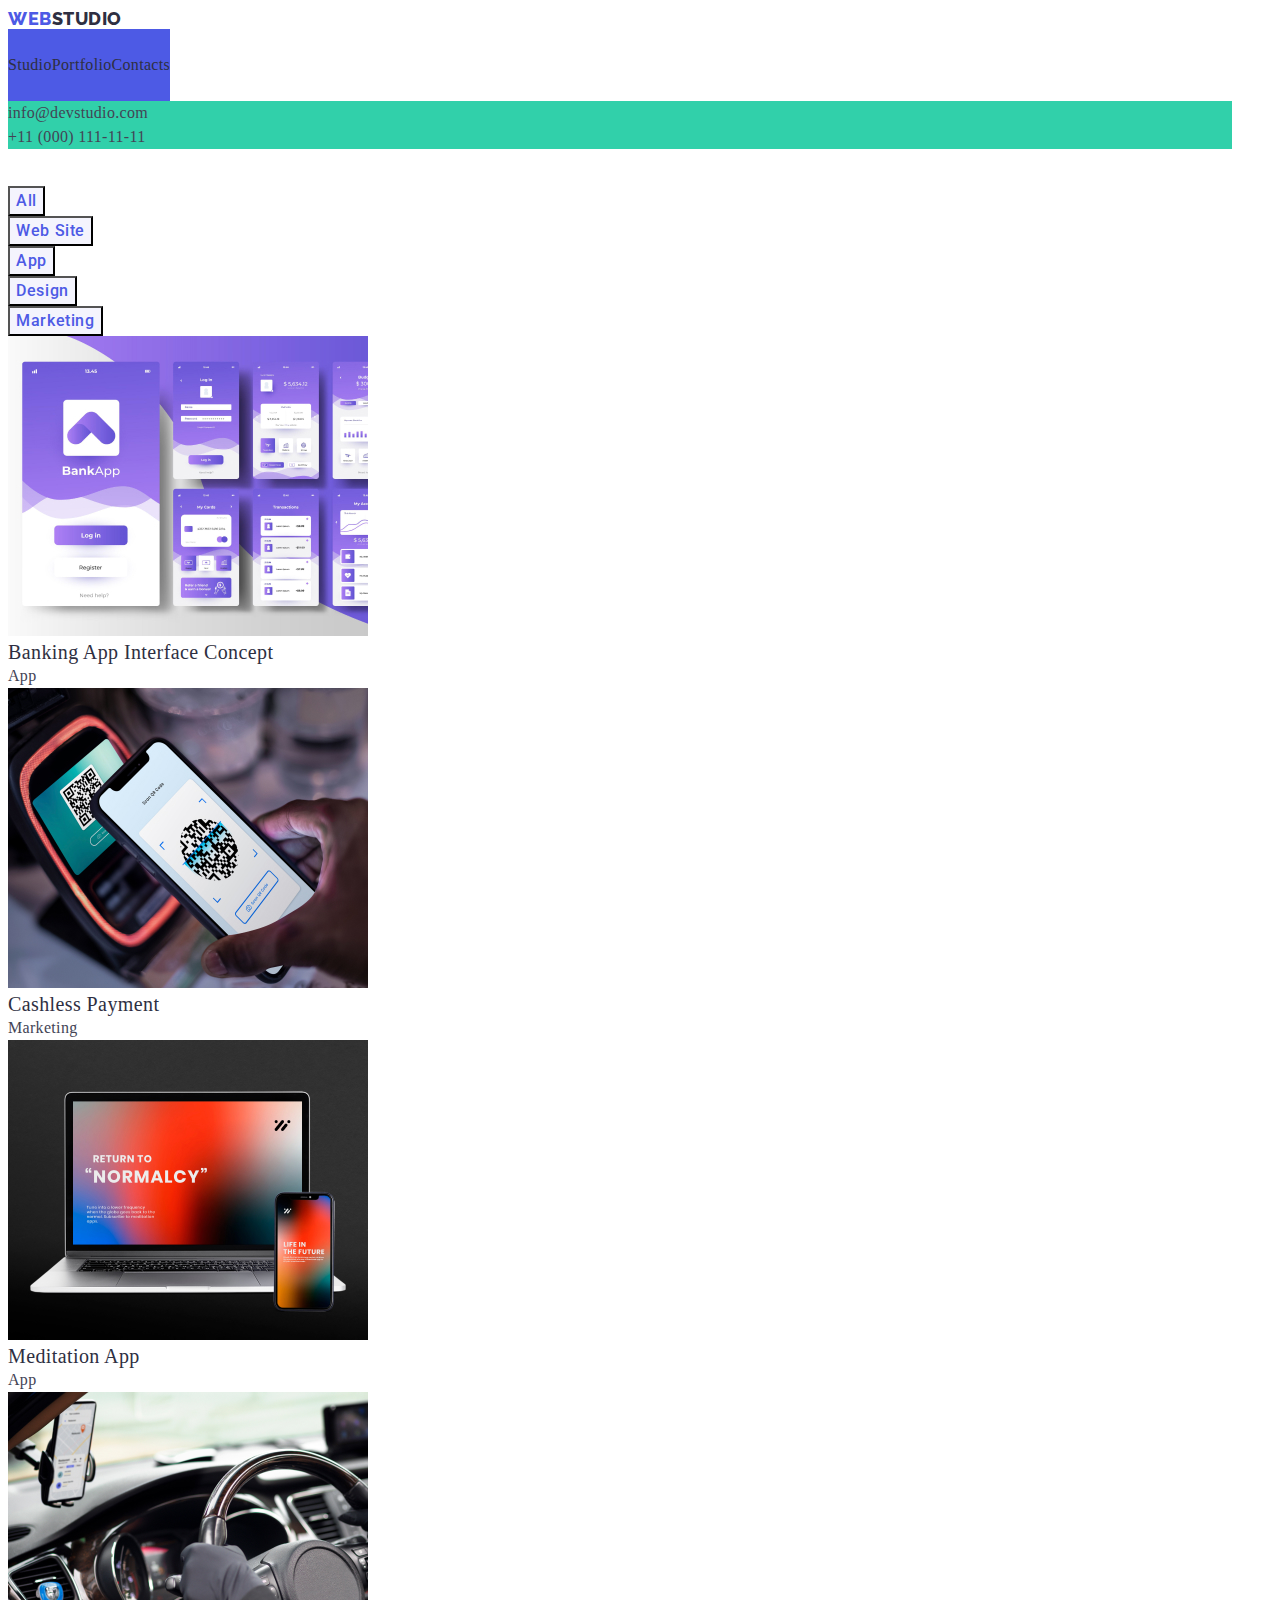
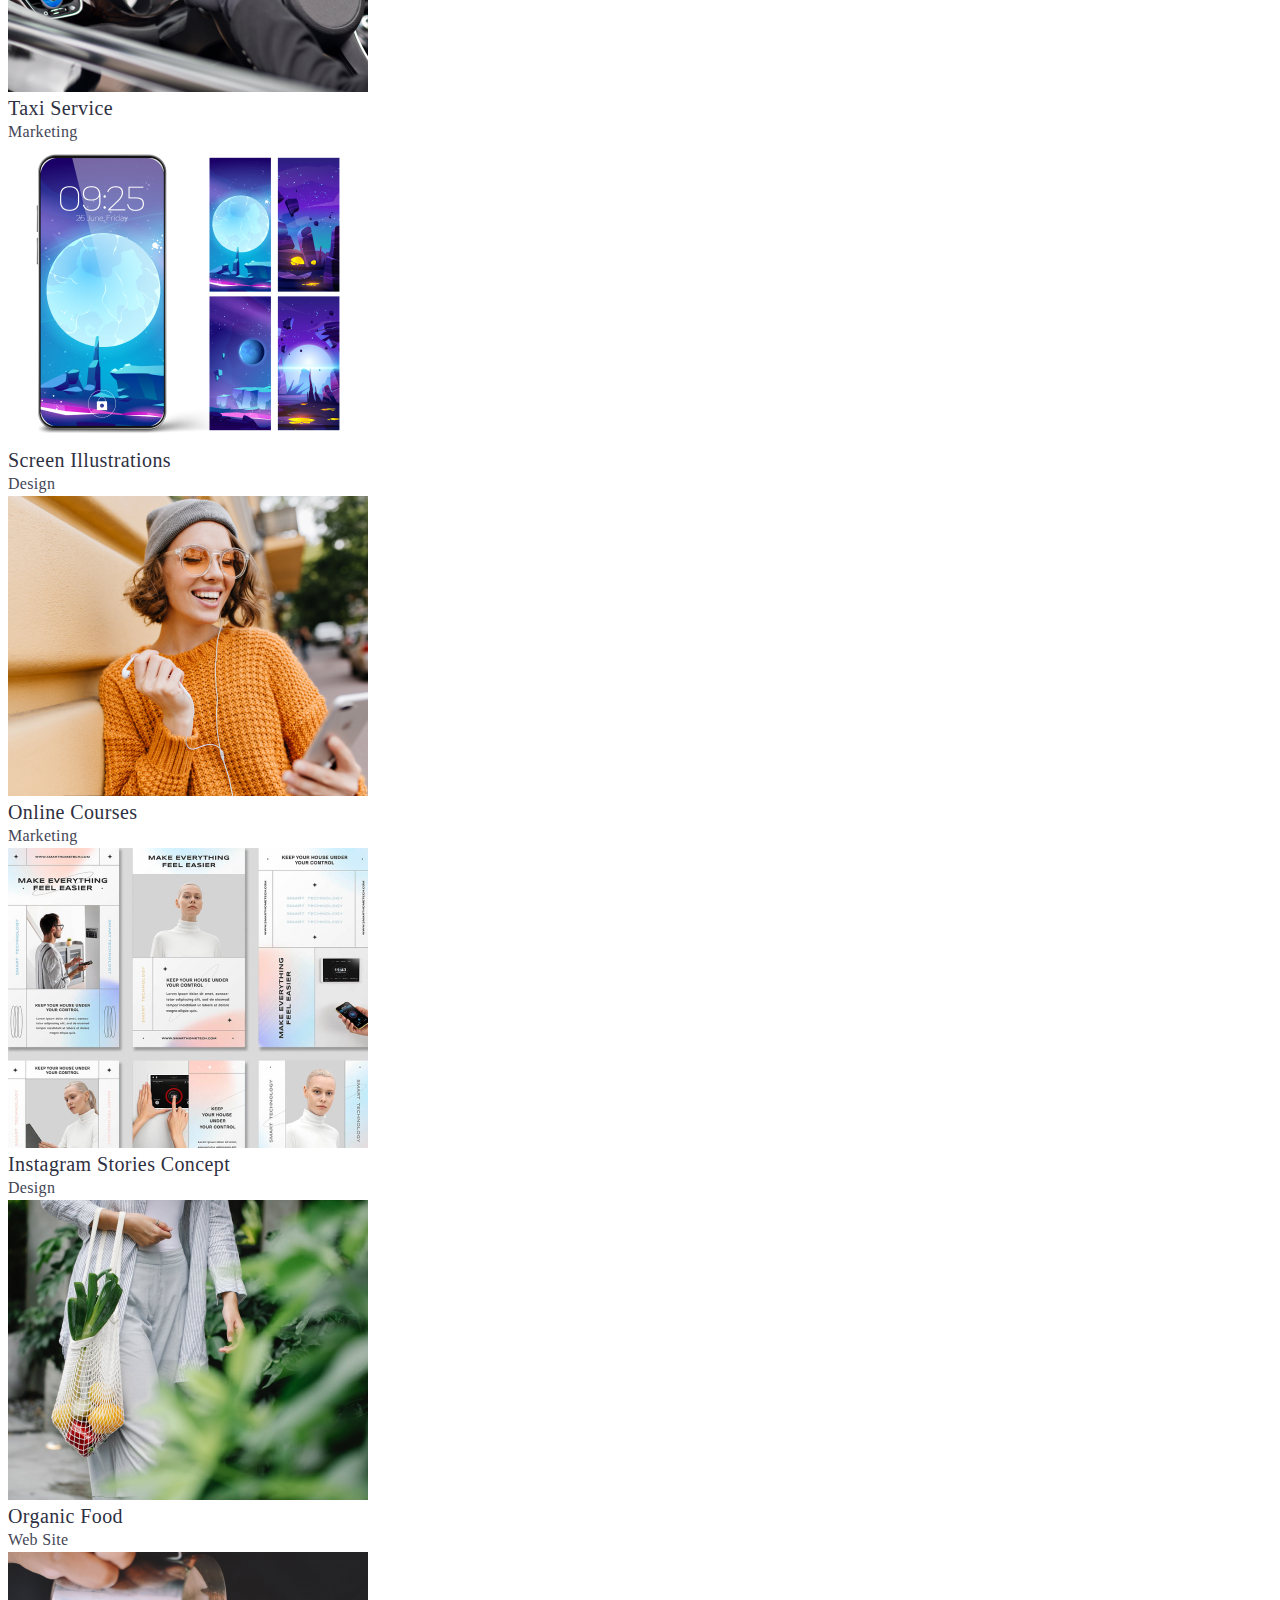
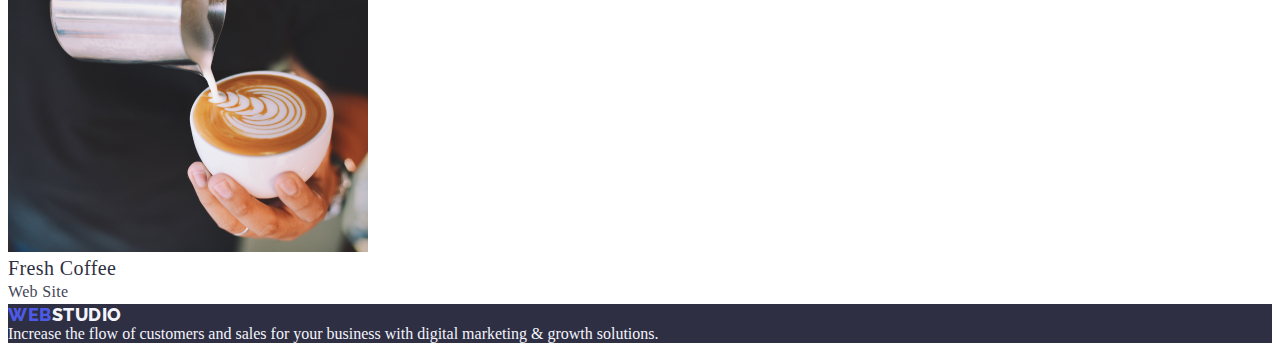
==== portfolio.html @ 241fd080 "add" ====
<!DOCTYPE html>
<html lang="en">
<head>
    <meta charset="UTF-8">
    <meta http-equiv="X-UA-Compatible" content="IE=edge">
    <meta name="viewport" content="width=device-width, initial-scale=1.0">
    <title>Document</title>
    <link rel="preconnect" href="https://fonts.googleapis.com">
    <link rel="preconnect" href="https://fonts.gstatic.com" crossorigin>
    <link href="https://fonts.googleapis.com/css2?family=Raleway:wght@800&family=Roboto:wght@400;500;700;900&display=swap" rel="stylesheet">
    <link rel="stylesheet" href="css/styles.css">
</head>
<body>
    <!-- Неader section -->
    <div>
        <header>
            <nav>   
                <!-- Logo -->
                <a class="logo link" href="./index.html">Web<span class="logo-item">Studio</span></a>
                <!-- Nav -->
                <ul class="header-nav link list">
                    <li>
                        <a class="header-nav-link link" href="./index.html">Studio</a>
                    </li>
                    <li>
                        <a class="header-nav-link link" href="./portfolio.html">Portfolio</a>
                    </li>
                    <li>
                        <a class="header-nav-link link" href="">Contacts</a>
                    </li>
                </ul>
            </nav>
            <address class="contacts">
                <ul class="header-contacts link list">
                    <li><a class="header-link link" href="mailto:info@devstudio.com">info@devstudio.com</a></li>
                    <li><a class="header-link link" href="tel:+110001111111">+11 (000) 111-11-11</a></li>
                </ul>
             </address>
        </header>
    </div>
    <!-- Main section -->
    <main>
    <section>
        <h1  class="main-subject">Main section</h1>
        <ul class="main-item list">
            <li><button class="main-button" type="button">All</button></li>
            <li><button class="main-button" type="button">Web Site</button></li>
            <li><button class="main-button" type="button">App</button></li>
            <li><button class="main-button" type="button">Design</button></li>
            <li><button class="main-button" type="button">Marketing</button></li>
        </ul>
        <ul class="link list">
            <li>
                <a class="main-link link" href=""><img src="./images/img11.jpg" alt="Banking App Interface Concept" width="360" height="300">
                    <h2 class="main-title">Banking App Interface Concept</h2>
                    <p class="main-text">App</p>
                </a>
            </li>
            <li>
                <a class="main-link link" href=""><img src="./images/img12.jpg" alt="Cashless Payment" width="360" height="300">
                    <h2 class="main-title">Cashless Payment</h2>
                    <p class="main-text">Marketing</p>
                </a>
            </li>
            <li>
                <a class="main-link link" href=""><img src="./images/img13.jpg" alt="Meditation App" width="360" height="300">
                    <h2 class="main-title">Meditation App</h2>
                    <p class="main-text">App</p>
                </a>
            </li>
            <li>
                <a class="main-link link" href=""><img src="./images/img14.jpg" alt="Taxi Service" width="360" height="300">
                    <h2 class="main-title">Taxi Service</h2>
                    <p class="main-text">Marketing</p>
                </a>
            </li>
            <li>
                <a class="main-link link" href=""> <img src="./images/img15.jpg" alt="Screen Illustrations" width="360" height="300">
                    <h2 class="main-title">Screen Illustrations</h2>
                    <p class="main-text">Design</p>
                </a>
            </li>
            <li>
                <a class="main-link link" href=""> <img src="./images/img16.jpg" alt="Online Courses" width="360" height="300">
                    <h2 class="main-title">Online Courses</h2>
                    <p class="main-text">Marketing</p>
                </a>
            </li>
            <li>
                <a class="main-link link" href=""><img src="./images/img17.jpg" alt="Instagram Stories Concept" width="360" height="300">
                    <h2 class="main-title">Instagram Stories Concept</h2>
                    <p class="main-text">Design</p>
                </a>
            </li>
            <li>
                <a class="main-link link" href="">   <img src="./images/img18.jpg" alt="Organic Food" width="360" height="300">
                    <h2 class="main-title">Organic Food</h2>
                    <p class="main-text">Web Site</p>
                </a>
            </li>
            <li>
                <a class="main-link link" href=""><img src="./images/img19.jpg" alt="Fresh Coffee" width="360" height="300">
                    <h2 class="main-title">Fresh Coffee</h2>
                    <p class="main-text">Web Site</p>
                </a>
            </li>
        </ul>
    </section>
        
    </main>
    <!-- Footer -->
    <footer class="footer-section list">
        <a class="logo link" href="./index.html">Web<span class="footer-logo">Studio</span></a>
        <p class="footer-text">Increase the flow of customers and sales for your business with digital marketing &#38; growth solutions.</p>
    </footer>
</body>
</html>
---- css/styles.css ----
/* Root */
	:root { 
	--iris: #4d5ae5;
	--ocean: #404bbf;
	--navy-blue: #2e2f42;
	--green: #31d0aa;
	--slate: #434455;
	--light-slate: #8e8f99;
	--cornflower: #e7e9fc;
	--cloud: #f4f4fd;
	--navy-blue-modal: #2e2f42;
	--grey: #2e2f42;
	--white: #ffffff;
	--dairy: #fcfcfc;
}

{box-sizing: border-box;}
*::before
*::after



/* Body */
body {
background-color: var(--white);
font-family: 'Roboto', sans-serif;
color:var(--slate);
}

/* Reset */
.list {
list-style: none;

}

.link {
text-decoration: none;
}

h1,h2,h3,h4,h5,h6,p{
	margin: 0px;
	padding: 0px;
}
ul{
margin: 0px;
padding: 0px;
}

/* img */

.container {
	width: 1158px;
	outline: 2px solid black;
    margin: 0 auto;
}
.container .main-nav{
	display: flex;
}

/* Header */


.logo {
font-family: 'Raleway',sans-serif;
font-weight: 800;
font-size: 18px;
line-height: 1.17;
letter-spacing: 0.03em;
text-transform: uppercase;
color: var(--iris);
font-style: normal;
}

.logo-item {
font-family: 'Raleway',sans-serif;
font-weight: 800;
font-size: 18px;
line-height: 1.17;
letter-spacing: 0.03em;
text-transform: uppercase;
color: var(--navy-blue);
}


/* Nav */

.contacts{
font-style: normal;
}   


.header-nav{
display: flex;
}

.header-nav-link {
display: block;
font-weight: 500;
font-size: 16px;
line-height: 1.5;
letter-spacing: 0.02em;
color: var(--navy-blue);
padding-top: 24px;
padding-bottom: 24px;
background-color: #4d5ae5;
}

.header-nav-item{
outline: 4px solid red;
margin-left: 40px;
}

.header-nav-item:not(:last-child){
margin: 0 auto;
} 


.header-nav-link:hover,
.header-nav-link:focus {
color: var(--ocean);
}

.header-nav-link:active {
color: var(--ocean);
}
   


/* Contacts*/
.contacts-link{
	display: flex;
}
.header-link {
display: block;
font-weight: 400;
font-size: 16px;
line-height: 1.5;
letter-spacing: 0.02em;
color: var(--slate); 
text-decoration: none;
margin-right:40px;
background-color: #31d0aa;
}

.header-link:not(:last-child){
	margin-right: ;
}


.header-link:hover,
.header-link:focus {
color: var(--ocean);
}


/* Hero section*/
.hero-section {
background-color: var(--navy-blue-modal);
}

.hero-caption {
background-color: var(--grey);
font-weight: 700;
font-size: 56px;
line-height: 1.07;
text-align: center;
letter-spacing: 0.02em;
color: var(--white);
}

.hero-title {
white-space: pre;
}


/* Booton */
.button {
font-family: "Roboto", sans-serif;
font-weight: 500;
font-size: 16px;
line-height: 1.5;
letter-spacing: 0.04em;
background-color: var(--iris);
color: var(--white);
box-shadow: 0px 4px 4px rgba(0, 0, 0, 0.15);
border-radius: 4px;
cursor: pointer;
}

.button:hover,
.button:focus {
background-color: var(--ocean);
color: #ffffff;
}

/* About section */

.section-title {
font-weight: 500;
font-size: 20px;
line-height: 1.2;
letter-spacing: 0.02em;
color: var(--navy-blue);
}

.page-title {
visibility: hidden;
}

.section-text {
font-weight: 400;
font-size: 16px;
line-height: 1.5;
letter-spacing: 0.02em;
color: var(--slate);
}


/* What are we doing */
.content-title {
font-weight: 700;
font-size: 36px;
line-height: 1.11;
text-align: center;
letter-spacing: 0.02em;
text-transform: capitalize;
color: var(--navy-blue);  
} 

.content-section {
background-color:var(--white);
}


/* Team section */
.features-section {
background-color:var(--cloud) ;
}

.features-items {
background-color: var(--white);
}

.subject-section {
font-weight: 700;
font-size: 36px;
line-height: 1.11;
text-align: center;
letter-spacing: 0.02em;
text-transform: capitalize;
color: var(--navy-blue);
}

.features-title {
background-color:var(--white);
font-weight: 500;
font-size: 20px;
line-height: 1.2;
text-align: center;
letter-spacing: 0.02em;
color: var(--navy-blue);
}

.features-section-text {
font-size: 16px;
line-height: 1.5;
letter-spacing: 0.02em;
}


/* Footer */
.footer-section {
background-color: var(--navy-blue-modal);
}

.footer-logo {
font-family: 'Raleway',sans-serif;
font-weight: 800;
font-size: 18px;
line-height: 1.17;
align-items: center;
letter-spacing: 0.03em;
text-transform: uppercase;
color: var(--iris);
}

.footer-logo {
font-family: 'Raleway',sans-serif;
font-weight: 800;
font-size: 18px;
line-height: 1.17;
align-items: center;
letter-spacing: 0.03em;
text-transform: uppercase;
color: var(--cloud);
}


.footer-text {
color: #f4f4fd;
}

/* Portfolio */
.main-title {
font-weight: 500;
font-size: 20px;
line-height: 1.2;
letter-spacing: 0.02em;
color: var(--navy-blue);
}

.main-button {
font-family:"Roboto", sans-serif;
font-weight: 500;
background-color: var(--cloud);
color: var(--iris);
font-size: 16px;
line-height: 1.5;
text-align: center;
letter-spacing: 0.04em;
cursor: pointer;
}

.main-button:hover,
.main-button:focus {
background-color: var(--ocean);
color: var(--white);
}

.main-button:active {
background-color: var(--ocean);
color: var(--white);
}

.main-text {
font-weight: 400;
font-size: 16px;
line-height: 1.5;
letter-spacing: 0.02em;
color: var(--slate);
}

.main-subject {
visibility: hidden;
}
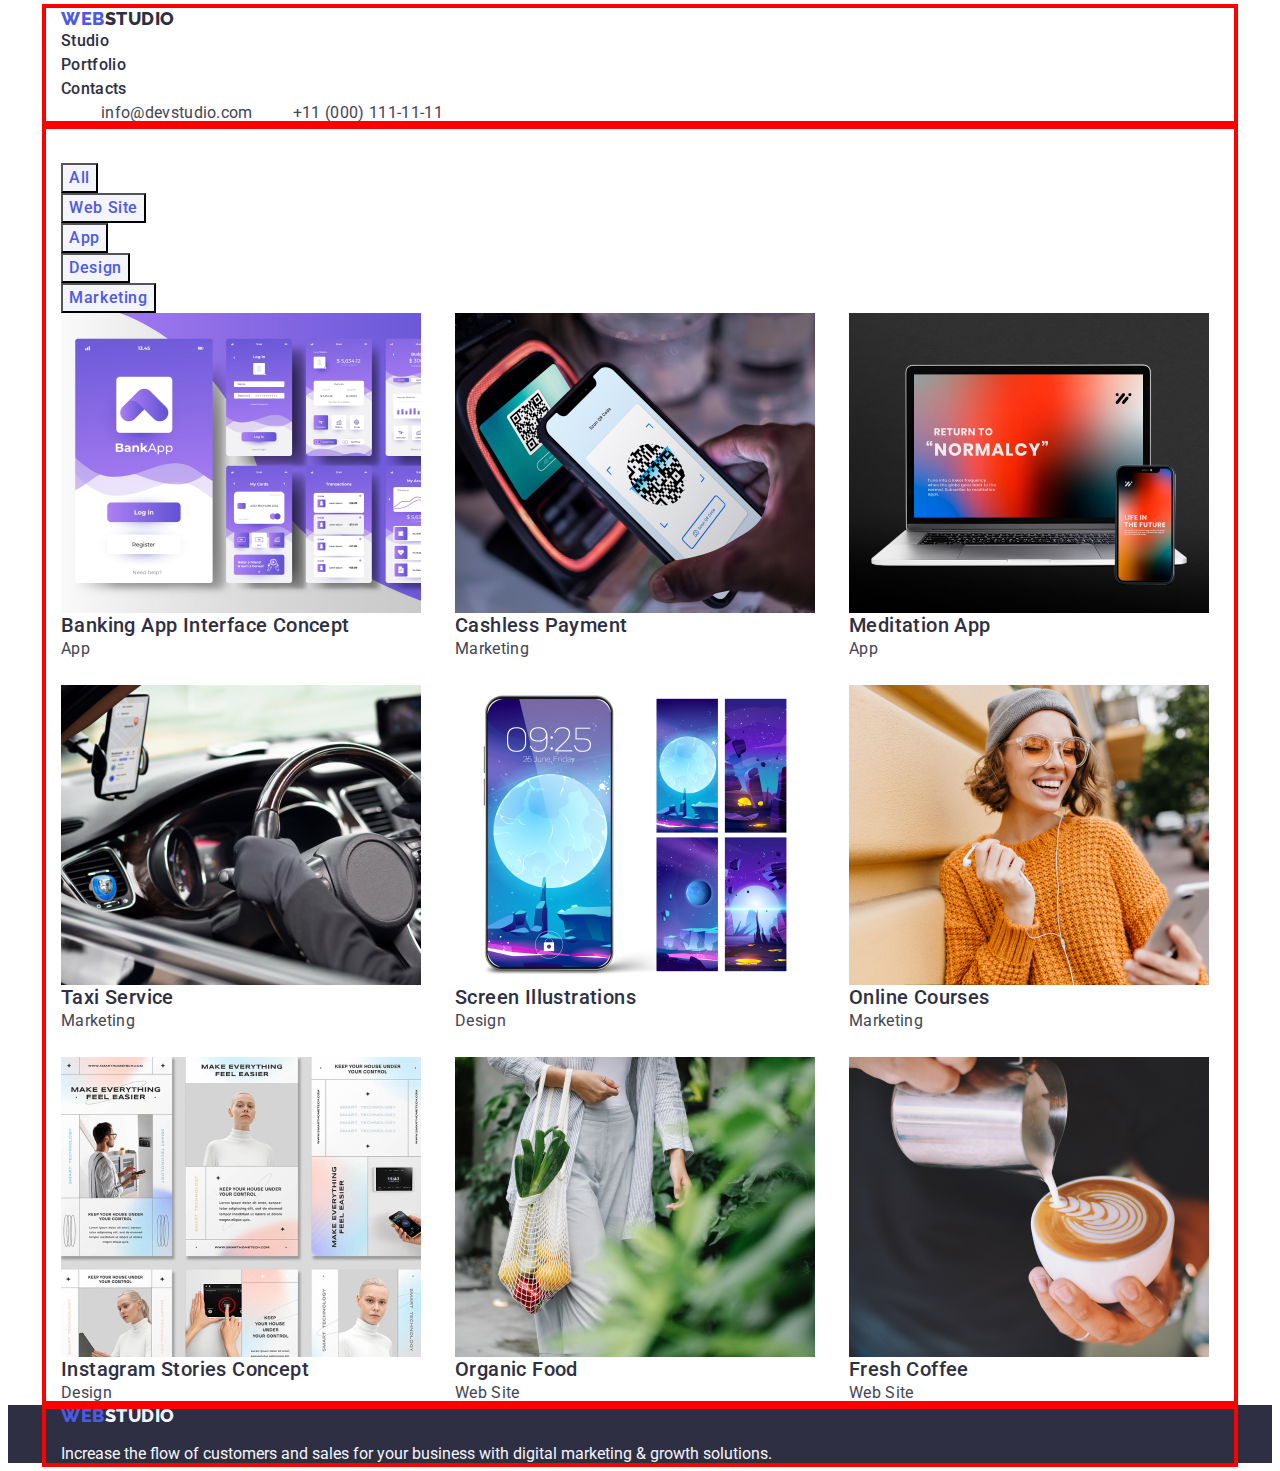
==== commit f528c386: "add" ====
--- a/portfolio.html
+++ b/portfolio.html
@@ -12,106 +12,110 @@
 </head>
 <body>
     <!-- Неader section -->
-    <div>
         <header>
-            <nav>   
-                <!-- Logo -->
-                <a class="logo link" href="./index.html">Web<span class="logo-item">Studio</span></a>
-                <!-- Nav -->
-                <ul class="header-nav link list">
-                    <li>
-                        <a class="header-nav-link link" href="./index.html">Studio</a>
-                    </li>
-                    <li>
-                        <a class="header-nav-link link" href="./portfolio.html">Portfolio</a>
-                    </li>
-                    <li>
-                        <a class="header-nav-link link" href="">Contacts</a>
-                    </li>
-                </ul>
-            </nav>
-            <address class="contacts">
-                <ul class="header-contacts link list">
-                    <li><a class="header-link link" href="mailto:info@devstudio.com">info@devstudio.com</a></li>
-                    <li><a class="header-link link" href="tel:+110001111111">+11 (000) 111-11-11</a></li>
-                </ul>
-             </address>
+            <div class="container">
+                <nav>
+                    <!-- Logo -->
+                    <a class="logo link" href="./index.html">Web<span class="logo-item">Studio</span></a>
+                    <!-- Nav -->
+                    <ul class="header-nav link list">
+                        <li>
+                            <a class="header-nav-link link" href="./index.html">Studio</a>
+                        </li>
+                        <li>
+                            <a class="header-nav-link link" href="./portfolio.html">Portfolio</a>
+                        </li>
+                        <li>
+                            <a class="header-nav-link link" href="">Contacts</a>
+                        </li>
+                    </ul>
+                </nav>
+                <address class="contacts">
+                    <ul class="header-contacts link list">
+                        <li><a class="header-link link" href="mailto:info@devstudio.com">info@devstudio.com</a></li>
+                        <li><a class="header-link link" href="tel:+110001111111">+11 (000) 111-11-11</a></li>
+                    </ul>
+                 </address>
+            </div>
         </header>
-    </div>
     <!-- Main section -->
     <main>
     <section>
-        <h1  class="main-subject">Main section</h1>
-        <ul class="main-item list">
-            <li><button class="main-button" type="button">All</button></li>
-            <li><button class="main-button" type="button">Web Site</button></li>
-            <li><button class="main-button" type="button">App</button></li>
-            <li><button class="main-button" type="button">Design</button></li>
-            <li><button class="main-button" type="button">Marketing</button></li>
-        </ul>
-        <ul class="link list">
-            <li>
-                <a class="main-link link" href=""><img src="./images/img11.jpg" alt="Banking App Interface Concept" width="360" height="300">
-                    <h2 class="main-title">Banking App Interface Concept</h2>
-                    <p class="main-text">App</p>
-                </a>
-            </li>
-            <li>
-                <a class="main-link link" href=""><img src="./images/img12.jpg" alt="Cashless Payment" width="360" height="300">
-                    <h2 class="main-title">Cashless Payment</h2>
-                    <p class="main-text">Marketing</p>
-                </a>
-            </li>
-            <li>
-                <a class="main-link link" href=""><img src="./images/img13.jpg" alt="Meditation App" width="360" height="300">
-                    <h2 class="main-title">Meditation App</h2>
-                    <p class="main-text">App</p>
-                </a>
-            </li>
-            <li>
-                <a class="main-link link" href=""><img src="./images/img14.jpg" alt="Taxi Service" width="360" height="300">
-                    <h2 class="main-title">Taxi Service</h2>
-                    <p class="main-text">Marketing</p>
-                </a>
-            </li>
-            <li>
-                <a class="main-link link" href=""> <img src="./images/img15.jpg" alt="Screen Illustrations" width="360" height="300">
-                    <h2 class="main-title">Screen Illustrations</h2>
-                    <p class="main-text">Design</p>
-                </a>
-            </li>
-            <li>
-                <a class="main-link link" href=""> <img src="./images/img16.jpg" alt="Online Courses" width="360" height="300">
-                    <h2 class="main-title">Online Courses</h2>
-                    <p class="main-text">Marketing</p>
-                </a>
-            </li>
-            <li>
-                <a class="main-link link" href=""><img src="./images/img17.jpg" alt="Instagram Stories Concept" width="360" height="300">
-                    <h2 class="main-title">Instagram Stories Concept</h2>
-                    <p class="main-text">Design</p>
-                </a>
-            </li>
-            <li>
-                <a class="main-link link" href="">   <img src="./images/img18.jpg" alt="Organic Food" width="360" height="300">
-                    <h2 class="main-title">Organic Food</h2>
-                    <p class="main-text">Web Site</p>
-                </a>
-            </li>
-            <li>
-                <a class="main-link link" href=""><img src="./images/img19.jpg" alt="Fresh Coffee" width="360" height="300">
-                    <h2 class="main-title">Fresh Coffee</h2>
-                    <p class="main-text">Web Site</p>
-                </a>
-            </li>
-        </ul>
+        <div class="container">
+            <h1  class="main-subject">Main section</h1>
+            <ul class="main-item list">
+                <li><button class="main-button" type="button">All</button></li>
+                <li><button class="main-button" type="button">Web Site</button></li>
+                <li><button class="main-button" type="button">App</button></li>
+                <li><button class="main-button" type="button">Design</button></li>
+                <li><button class="main-button" type="button">Marketing</button></li>
+            </ul>
+            <ul class="card-set link list">
+                <li class="body-items card-set-item">
+                    <a class="main-link link" href=""><img src="./images/img11.jpg" alt="Banking App Interface Concept" width="360" height="300">
+                        <h2 class="main-title">Banking App Interface Concept</h2>
+                        <p class="main-text">App</p>
+                    </a>
+                </li>
+                <li class="body-items card-set-item">
+                    <a class="main-link link" href=""><img src="./images/img12.jpg" alt="Cashless Payment" width="360" height="300">
+                        <h2 class="main-title">Cashless Payment</h2>
+                        <p class="main-text">Marketing</p>
+                    </a>
+                </li>
+                <li class="body-items card-set-item">
+                    <a class="main-link link" href=""><img src="./images/img13.jpg" alt="Meditation App" width="360" height="300">
+                        <h2 class="main-title">Meditation App</h2>
+                        <p class="main-text">App</p>
+                    </a>
+                </li>
+                <li class="body-items card-set-item">
+                    <a class="main-link link" href=""><img src="./images/img14.jpg" alt="Taxi Service" width="360" height="300">
+                        <h2 class="main-title">Taxi Service</h2>
+                        <p class="main-text">Marketing</p>
+                    </a>
+                </li>
+                <li class="body-items card-set-item">
+                    <a class="main-link link" href=""> <img src="./images/img15.jpg" alt="Screen Illustrations" width="360" height="300">
+                        <h2 class="main-title">Screen Illustrations</h2>
+                        <p class="main-text">Design</p>
+                    </a>
+                </li>
+                <li class="body-items card-set-item">
+                    <a class="main-link link" href=""> <img src="./images/img16.jpg" alt="Online Courses" width="360" height="300">
+                        <h2 class="main-title">Online Courses</h2>
+                        <p class="main-text">Marketing</p>
+                    </a>
+                </li>
+                <li class="body-items card-set-item">
+                    <a class="main-link link" href=""><img src="./images/img17.jpg" alt="Instagram Stories Concept" width="360" height="300">
+                        <h2 class="main-title">Instagram Stories Concept</h2>
+                        <p class="main-text">Design</p>
+                    </a>
+                </li>
+                <li class="body-items card-set-item">
+                    <a class="main-link link" href="">   <img src="./images/img18.jpg" alt="Organic Food" width="360" height="300">
+                        <h2 class="main-title">Organic Food</h2>
+                        <p class="main-text">Web Site</p>
+                    </a>
+                </li>
+                <li class="body-items card-set-item">
+                    <a class="main-link link" href=""><img src="./images/img19.jpg" alt="Fresh Coffee" width="360" height="300">
+                        <h2 class="main-title">Fresh Coffee</h2>
+                        <p class="main-text">Web Site</p>
+                    </a>
+                </li>
+            </ul>
+        </div>
     </section>
         
     </main>
     <!-- Footer -->
     <footer class="footer-section list">
-        <a class="logo link" href="./index.html">Web<span class="footer-logo">Studio</span></a>
-        <p class="footer-text">Increase the flow of customers and sales for your business with digital marketing &#38; growth solutions.</p>
+        <div class="container">
+            <a class="logo link" href="./index.html">Web<span class="footer-logo">Studio</span></a>
+            <p class="footer-text">Increase the flow of customers and sales for your business with digital marketing &#38; growth solutions.</p>
+        </div>
     </footer>
 </body>
 </html>--- a/css/styles.css
+++ b/css/styles.css
@@ -12,11 +12,10 @@
 	--grey: #2e2f42;
 	--white: #ffffff;
 	--dairy: #fcfcfc;
-}
-
-{box-sizing: border-box;}
-*::before
-*::after
+
+	--items: 3;
+	--indent: 24px;
+}
 
 
 
@@ -27,10 +26,24 @@
 color:var(--slate);
 }
 
+
+/* Card-set */
+.card-set {
+	display: flex;
+	flex-wrap: wrap;
+	gap: var(--indent);
+  }
+.card-set-item {
+	width: calc((100% - var(--indent) * (var(--items) - 1)) / var(--items));
+  }
+
+
+
 /* Reset */
 .list {
 list-style: none;
-
+margin: 0px;
+padding: 0px;
 }
 
 .link {
@@ -38,25 +51,29 @@
 }
 
 h1,h2,h3,h4,h5,h6,p{
-	margin: 0px;
-	padding: 0px;
-}
-ul{
 margin: 0px;
-padding: 0px;
 }
 
 /* img */
 
+img{
+	display: block;
+	max-width: 100%;
+	height: auto;
+}
+
+.section{
+	padding-bottom: 120px;
+	padding-top: 120px;
+}
 .container {
 	width: 1158px;
-	outline: 2px solid black;
-    margin: 0 auto;
-}
-.container .main-nav{
-	display: flex;
-}
-
+    margin-left: auto;
+	margin-right: auto;
+	padding-left: 15px;
+	padding-right: 15px;
+	outline: 4px solid red;
+}
 /* Header */
 
 
@@ -79,40 +96,88 @@
 letter-spacing: 0.03em;
 text-transform: uppercase;
 color: var(--navy-blue);
-}
+margin-right: 76px;
+}
+
+
+
+
+
+
+
+
+
+
+
 
 
 /* Nav */
+
+
 
 .contacts{
 font-style: normal;
 }   
 
-
-.header-nav{
-display: flex;
-}
+.header-contacts{
+	margin-left: 40px;
+	display: flex;
+	align-items: center;
+}
+
+.header-container{
+	display: flex;
+	align-items: center;
+	/* border:10px solid rebeccapurple; */
+}
+
+
+.header-container-nav{
+	margin-right: auto;
+}
+
+
+
+.nav-list{
+	display: flex;
+	align-items: center;
+}
+
+
+
 
 .header-nav-link {
-display: block;
-font-weight: 500;
-font-size: 16px;
-line-height: 1.5;
-letter-spacing: 0.02em;
-color: var(--navy-blue);
-padding-top: 24px;
-padding-bottom: 24px;
-background-color: #4d5ae5;
-}
-
-.header-nav-item{
-outline: 4px solid red;
-margin-left: 40px;
-}
-
-.header-nav-item:not(:last-child){
-margin: 0 auto;
-} 
+font-weight: 500;
+font-size: 16px;
+line-height: 1.5;
+letter-spacing: 0.02em;
+color: var(--navy-blue);}
+
+.header-nav-list{
+	margin-right: 40px;
+	padding-top: 24px;
+	padding-bottom: 24px;
+}
+
+.header-nav-list:last-child{
+	margin-right: 0px;
+}
+
+
+.header-link{
+	margin-right: 40px;
+	padding-top: 24px;
+	padding-bottom: 24px;
+}
+
+ /* .header-link:nth-child(2){
+	margin: 0;
+ } */
+
+ 
+	/* padding-top: 24px;
+	padding-bottom: 24px;
+ */
 
 
 .header-nav-link:hover,
@@ -125,25 +190,13 @@
 }
    
 
-
-/* Contacts*/
-.contacts-link{
-	display: flex;
-}
 .header-link {
-display: block;
 font-weight: 400;
 font-size: 16px;
 line-height: 1.5;
 letter-spacing: 0.02em;
 color: var(--slate); 
 text-decoration: none;
-margin-right:40px;
-background-color: #31d0aa;
-}
-
-.header-link:not(:last-child){
-	margin-right: ;
 }
 
 
@@ -153,7 +206,39 @@
 }
 
 
+
+
+
+
+
+
+
+
+
+
+
+
+
+
+
+
+
+
+
+
+
+
 /* Hero section*/
+.main-container{
+	padding-top: 188px;
+	padding-bottom: 188px;
+	padding-left: 331px;
+	padding-right: 331px;
+	text-align: center;
+
+}
+
+
 .hero-section {
 background-color: var(--navy-blue-modal);
 }
@@ -166,6 +251,7 @@
 text-align: center;
 letter-spacing: 0.02em;
 color: var(--white);
+margin-bottom: 64px;
 }
 
 .hero-title {
@@ -175,6 +261,8 @@
 
 /* Booton */
 .button {
+min-width: 105px;
+min-height: 24px;
 font-family: "Roboto", sans-serif;
 font-weight: 500;
 font-size: 16px;
@@ -185,6 +273,11 @@
 box-shadow: 0px 4px 4px rgba(0, 0, 0, 0.15);
 border-radius: 4px;
 cursor: pointer;
+padding-top: 16px;
+padding-bottom: 16px;
+padding-left: 32px;
+padding-right: 32px;
+
 }
 
 .button:hover,
@@ -195,12 +288,28 @@
 
 /* About section */
 
+
+.page-item{
+display: flex;
+}
+
+.desc-item{
+	margin-right: 24px;
+	outline: 3px solid forestgreen;
+}
+
+.desc-item:last-child{
+	margin-right: 0;
+}
+
+
 .section-title {
 font-weight: 500;
 font-size: 20px;
 line-height: 1.2;
 letter-spacing: 0.02em;
 color: var(--navy-blue);
+margin-bottom: 8px;
 }
 
 .page-title {
@@ -213,10 +322,20 @@
 line-height: 1.5;
 letter-spacing: 0.02em;
 color: var(--slate);
-}
+min-width: 264px;
+}
+
+
 
 
 /* What are we doing */
+
+/* .content-list{
+	display: flex;
+	flex-wrap: wrap;
+	gap: var(--indent);
+} */
+
 .content-title {
 font-weight: 700;
 font-size: 36px;
@@ -224,19 +343,35 @@
 text-align: center;
 letter-spacing: 0.02em;
 text-transform: capitalize;
-color: var(--navy-blue);  
+color: var(--navy-blue); 
+margin-bottom: 82px; 
 } 
 
 .content-section {
 background-color:var(--white);
 }
 
-
 /* Team section */
+.team-wrapper{
+	padding: 32px 44px;
+}
+.features-items{
+	background-color: var(--white);
+}
+
+.features-list{
+--items: 4;
+
+	/* display: flex;
+	flex-wrap: wrap;
+	gap: var(--indent); */
+} 
 .features-section {
 background-color:var(--cloud) ;
 }
-
+/* .features-items{
+	width: calc(100% - 30px * 2) / 3;
+} */
 .features-items {
 background-color: var(--white);
 }
@@ -249,6 +384,7 @@
 letter-spacing: 0.02em;
 text-transform: capitalize;
 color: var(--navy-blue);
+margin-bottom: 72px;
 }
 
 .features-title {
@@ -262,9 +398,11 @@
 }
 
 .features-section-text {
-font-size: 16px;
-line-height: 1.5;
-letter-spacing: 0.02em;
+/* background-color:var(--white); */
+font-size: 16px;
+line-height: 1.5;
+letter-spacing: 0.02em;
+text-align: center;
 }
 
 
@@ -297,10 +435,22 @@
 
 
 .footer-text {
+margin-top: 17.5px;
 color: #f4f4fd;
 }
 
+.container-footer{
+padding-top: 100px;
+padding-bottom: 100px;
+padding-right: 860px ;
+}
+
 /* Portfolio */
+
+.body-items{
+	--items: 3;
+}
+
 .main-title {
 font-weight: 500;
 font-size: 20px;
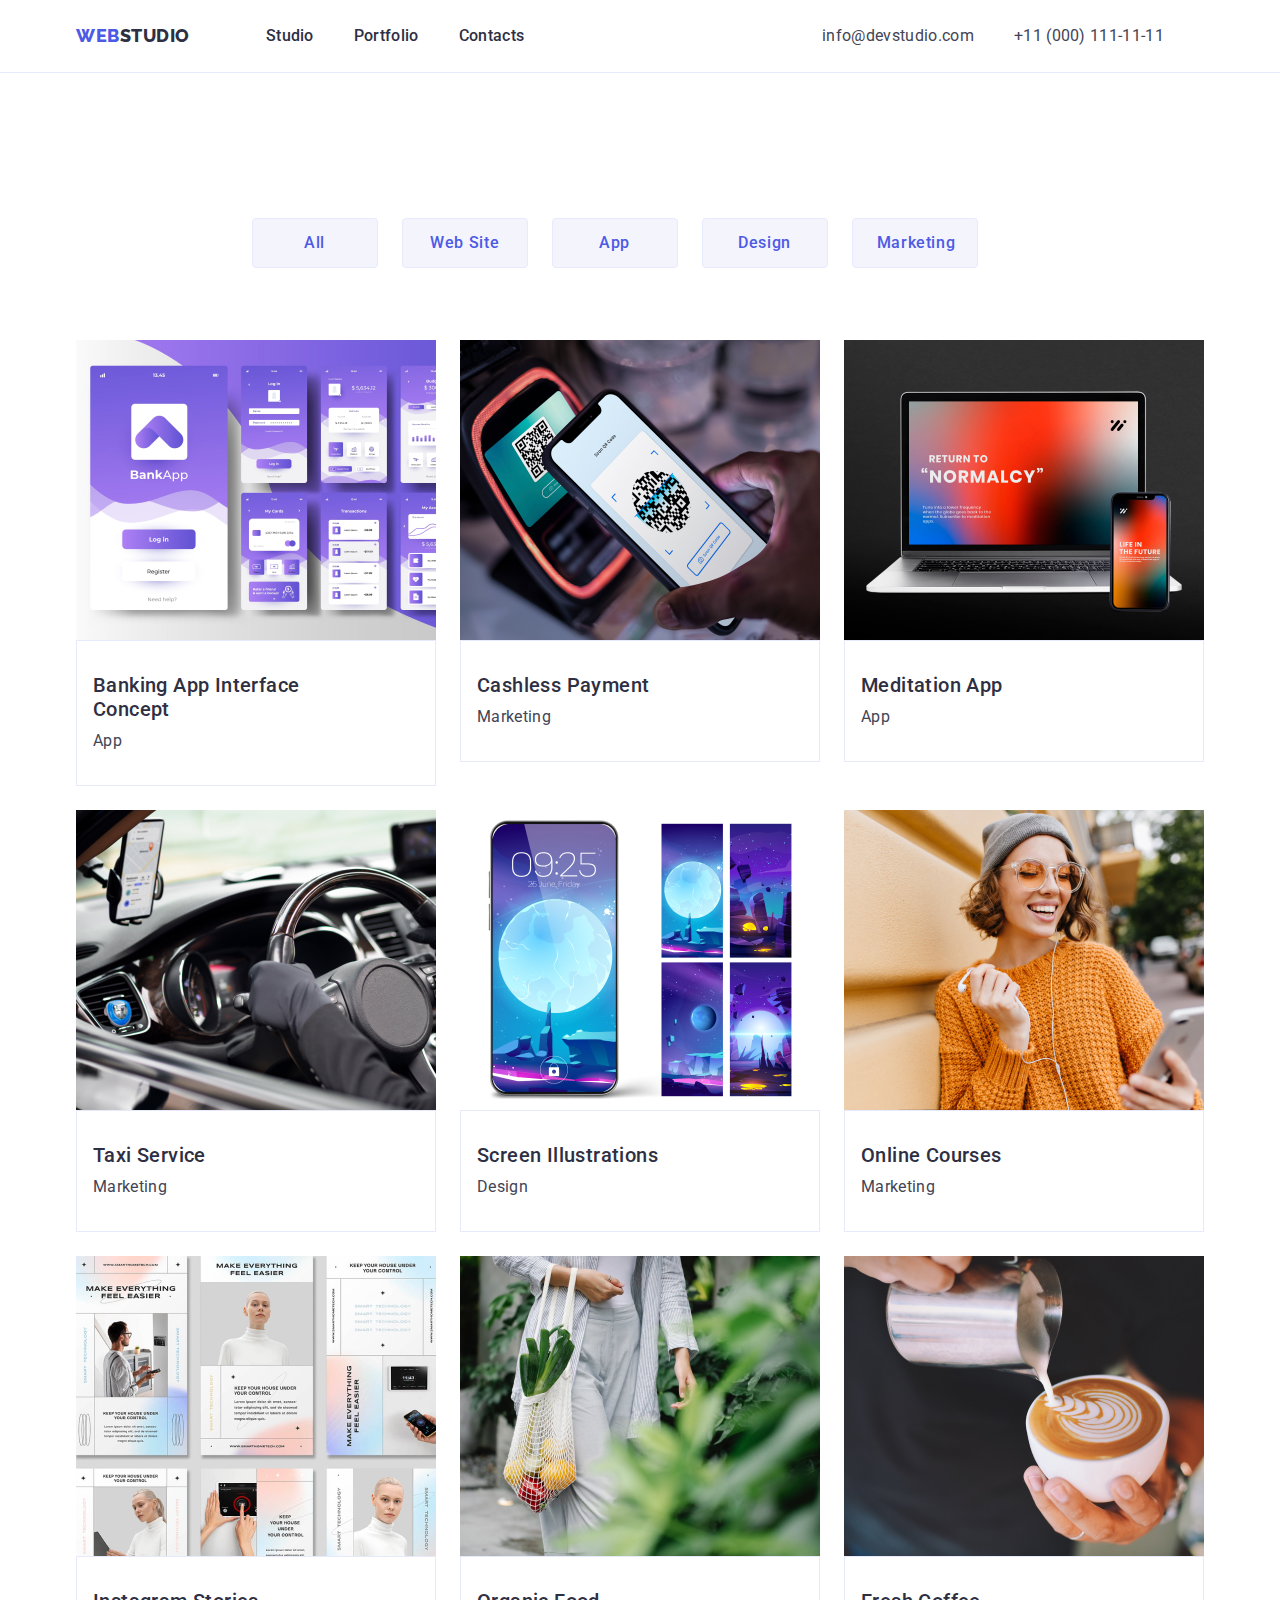
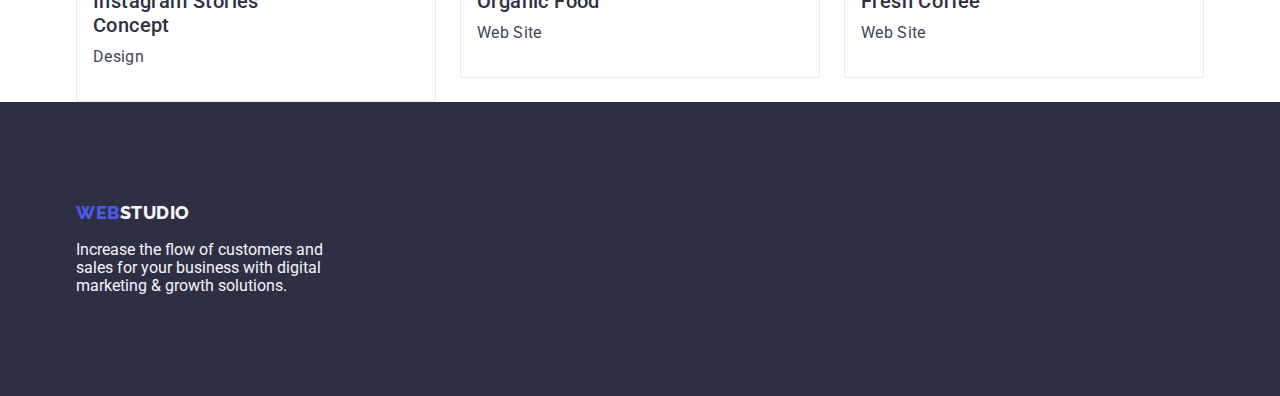
==== commit 6a0fcfcb: "add styles" ====
--- a/portfolio.html
+++ b/portfolio.html
@@ -8,101 +8,122 @@
     <link rel="preconnect" href="https://fonts.googleapis.com">
     <link rel="preconnect" href="https://fonts.gstatic.com" crossorigin>
     <link href="https://fonts.googleapis.com/css2?family=Raleway:wght@800&family=Roboto:wght@400;500;700;900&display=swap" rel="stylesheet">
+    <link rel="stylesheet" href="https://cdnjs.cloudflare.com/ajax/libs/modern-normalize/1.1.0/modern-normalize.min.css">
     <link rel="stylesheet" href="css/styles.css">
 </head>
 <body>
     <!-- Неader section -->
-        <header>
-            <div class="container">
-                <nav>
+        <div class="border">
+            <header>
+                <div class="header-container container">
                     <!-- Logo -->
                     <a class="logo link" href="./index.html">Web<span class="logo-item">Studio</span></a>
                     <!-- Nav -->
-                    <ul class="header-nav link list">
-                        <li>
-                            <a class="header-nav-link link" href="./index.html">Studio</a>
-                        </li>
-                        <li>
-                            <a class="header-nav-link link" href="./portfolio.html">Portfolio</a>
-                        </li>
-                        <li>
-                            <a class="header-nav-link link" href="">Contacts</a>
-                        </li>
-                    </ul>
-                </nav>
-                <address class="contacts">
-                    <ul class="header-contacts link list">
-                        <li><a class="header-link link" href="mailto:info@devstudio.com">info@devstudio.com</a></li>
-                        <li><a class="header-link link" href="tel:+110001111111">+11 (000) 111-11-11</a></li>
-                    </ul>
-                 </address>
-            </div>
-        </header>
+                    <nav class="header-container-nav">
+                        <ul class="nav-list link list">
+                            <li class="header-nav-list">
+                                <a class="header-nav-link link" href="./index.html">Studio</a>
+                            </li>
+                            <li class="header-nav-list">
+                                <a class="header-nav-link link" href="./portfolio.html">Portfolio</a>
+                            </li>
+                            <li class="header-nav-list">
+                                <a class="header-nav-link link" href="">Contacts</a>
+                            </li>
+                        </ul>
+                    </nav>
+                    <address class="contacts">
+                        <ul class="header-contacts link list">
+                             <li><a class="header-link link" href="mailto:info@devstudio.com">info@devstudio.com</a></li>
+                            <li><a class="header-link list link" href="tel:+110001111111">+11 (000) 111-11-11</a></li>
+                        </ul>
+                     </address>
+                </div>
+            </header>
+        </div>
     <!-- Main section -->
     <main>
     <section>
         <div class="container">
             <h1  class="main-subject">Main section</h1>
-            <ul class="main-item list">
-                <li><button class="main-button" type="button">All</button></li>
-                <li><button class="main-button" type="button">Web Site</button></li>
-                <li><button class="main-button" type="button">App</button></li>
-                <li><button class="main-button" type="button">Design</button></li>
-                <li><button class="main-button" type="button">Marketing</button></li>
+            <ul class="main-item card-set list">
+                <li><button class="main-button card-set-item" type="button">All</button></li>
+                <li><button class="main-button card-set-item" type="button">Web Site</button></li>
+                <li><button class="main-button card-set-item" type="button">App</button></li>
+                <li><button class="main-button card-set-item" type="button">Design</button></li>
+                <li><button class="main-button card-set-item" type="button">Marketing</button></li>
             </ul>
             <ul class="card-set link list">
                 <li class="body-items card-set-item">
                     <a class="main-link link" href=""><img src="./images/img11.jpg" alt="Banking App Interface Concept" width="360" height="300">
-                        <h2 class="main-title">Banking App Interface Concept</h2>
-                        <p class="main-text">App</p>
+                        <div class="main-team-wrapper">
+                            <h2 class="main-title">Banking App Interface Concept</h2>
+                            <p class="main-text">App</p>
+                        </div>
                     </a>
                 </li>
                 <li class="body-items card-set-item">
                     <a class="main-link link" href=""><img src="./images/img12.jpg" alt="Cashless Payment" width="360" height="300">
-                        <h2 class="main-title">Cashless Payment</h2>
-                        <p class="main-text">Marketing</p>
+                        <div class="main-team-wrapper">
+                            <h2 class="main-title">Cashless Payment</h2>
+                            <p class="main-text">Marketing</p>
+                        </div>
                     </a>
                 </li>
                 <li class="body-items card-set-item">
                     <a class="main-link link" href=""><img src="./images/img13.jpg" alt="Meditation App" width="360" height="300">
-                        <h2 class="main-title">Meditation App</h2>
-                        <p class="main-text">App</p>
+                        <div class="main-team-wrapper">
+                            <h2 class="main-title">Meditation App</h2>
+                            <p class="main-text">App</p>
+                        </div>
                     </a>
                 </li>
                 <li class="body-items card-set-item">
                     <a class="main-link link" href=""><img src="./images/img14.jpg" alt="Taxi Service" width="360" height="300">
-                        <h2 class="main-title">Taxi Service</h2>
-                        <p class="main-text">Marketing</p>
+                        <div class="main-team-wrapper">
+                            <h2 class="main-title">Taxi Service</h2>
+                            <p class="main-text">Marketing</p>
+                        </div>
                     </a>
                 </li>
                 <li class="body-items card-set-item">
                     <a class="main-link link" href=""> <img src="./images/img15.jpg" alt="Screen Illustrations" width="360" height="300">
-                        <h2 class="main-title">Screen Illustrations</h2>
-                        <p class="main-text">Design</p>
+                        <div class="main-team-wrapper">
+                            <h2 class="main-title">Screen Illustrations</h2>
+                            <p class="main-text">Design</p>
+                        </div>
                     </a>
                 </li>
                 <li class="body-items card-set-item">
                     <a class="main-link link" href=""> <img src="./images/img16.jpg" alt="Online Courses" width="360" height="300">
-                        <h2 class="main-title">Online Courses</h2>
-                        <p class="main-text">Marketing</p>
+                        <div class="main-team-wrapper">
+                            <h2 class="main-title">Online Courses</h2>
+                            <p class="main-text">Marketing</p>
+                        </div>
                     </a>
                 </li>
                 <li class="body-items card-set-item">
                     <a class="main-link link" href=""><img src="./images/img17.jpg" alt="Instagram Stories Concept" width="360" height="300">
-                        <h2 class="main-title">Instagram Stories Concept</h2>
-                        <p class="main-text">Design</p>
+                        <div class="main-team-wrapper">
+                            <h2 class="main-title">Instagram Stories Concept</h2>
+                            <p class="main-text">Design</p>
+                        </div>
                     </a>
                 </li>
                 <li class="body-items card-set-item">
                     <a class="main-link link" href="">   <img src="./images/img18.jpg" alt="Organic Food" width="360" height="300">
-                        <h2 class="main-title">Organic Food</h2>
-                        <p class="main-text">Web Site</p>
+                        <div class="main-team-wrapper">
+                            <h2 class="main-title">Organic Food</h2>
+                            <p class="main-text">Web Site</p>
+                        </div>
                     </a>
                 </li>
                 <li class="body-items card-set-item">
                     <a class="main-link link" href=""><img src="./images/img19.jpg" alt="Fresh Coffee" width="360" height="300">
-                        <h2 class="main-title">Fresh Coffee</h2>
-                        <p class="main-text">Web Site</p>
+                        <div class="main-team-wrapper">
+                            <h2 class="main-title">Fresh Coffee</h2>
+                            <p class="main-text">Web Site</p>
+                        </div>
                     </a>
                 </li>
             </ul>
@@ -112,7 +133,7 @@
     </main>
     <!-- Footer -->
     <footer class="footer-section list">
-        <div class="container">
+        <div class="container-footer container">
             <a class="logo link" href="./index.html">Web<span class="footer-logo">Studio</span></a>
             <p class="footer-text">Increase the flow of customers and sales for your business with digital marketing &#38; growth solutions.</p>
         </div>
--- a/css/styles.css
+++ b/css/styles.css
@@ -1,22 +1,21 @@
 /* Root */
-	:root { 
-	--iris: #4d5ae5;
-	--ocean: #404bbf;
-	--navy-blue: #2e2f42;
-	--green: #31d0aa;
-	--slate: #434455;
-	--light-slate: #8e8f99;
-	--cornflower: #e7e9fc;
-	--cloud: #f4f4fd;
-	--navy-blue-modal: #2e2f42;
-	--grey: #2e2f42;
-	--white: #ffffff;
-	--dairy: #fcfcfc;
-
-	--items: 3;
-	--indent: 24px;
-}
-
+:root { 
+--iris: #4d5ae5;
+--ocean: #404bbf;
+--navy-blue: #2e2f42;
+--green: #31d0aa;
+--slate: #434455;
+--light-slate: #8e8f99;
+--cornflower: #e7e9fc;
+--cloud: #f4f4fd;
+--navy-blue-modal: #2e2f42;
+--grey: #2e2f42;
+--white: #ffffff;
+--dairy: #fcfcfc;
+/* Others */
+--items: 3;
+--indent: 24px;
+}
 
 
 /* Body */
@@ -29,14 +28,13 @@
 
 /* Card-set */
 .card-set {
-	display: flex;
-	flex-wrap: wrap;
-	gap: var(--indent);
+display: flex;
+flex-wrap: wrap;
+gap: var(--indent);
   }
 .card-set-item {
-	width: calc((100% - var(--indent) * (var(--items) - 1)) / var(--items));
-  }
-
+width: calc((100% - var(--indent) * (var(--items) - 1)) / var(--items));
+}
 
 
 /* Reset */
@@ -53,30 +51,38 @@
 h1,h2,h3,h4,h5,h6,p{
 margin: 0px;
 }
-
-/* img */
-
 img{
-	display: block;
-	max-width: 100%;
-	height: auto;
+display: block;
+max-width: 100%;
+height: auto;
 }
 
 .section{
-	padding-bottom: 120px;
-	padding-top: 120px;
-}
+padding-bottom: 120px;
+padding-top: 120px;
+}
+
+
+/* Conteiner */
 .container {
 	width: 1158px;
     margin-left: auto;
 	margin-right: auto;
 	padding-left: 15px;
 	padding-right: 15px;
-	outline: 4px solid red;
-}
+}
+
+
 /* Header */
 
 
+/* Border */
+.border{
+	border-bottom: 1px solid var(--cornflower);
+}
+
+
+/* Logo */
 .logo {
 font-family: 'Raleway',sans-serif;
 font-weight: 800;
@@ -100,96 +106,55 @@
 }
 
 
-
-
-
-
-
-
-
-
-
-
-
 /* Nav */
-
-
-
 .contacts{
 font-style: normal;
 }   
-
 .header-contacts{
-	margin-left: 40px;
-	display: flex;
-	align-items: center;
-}
-
+margin-left: 40px;
+display: flex;
+align-items: center;
+}
 .header-container{
-	display: flex;
-	align-items: center;
-	/* border:10px solid rebeccapurple; */
-}
-
-
+display: flex;
+align-items: center;
+}
 .header-container-nav{
-	margin-right: auto;
-}
-
-
-
+margin-right: auto;
+}
 .nav-list{
-	display: flex;
-	align-items: center;
-}
-
-
-
-
+display: flex;
+align-items: center;
+}
 .header-nav-link {
 font-weight: 500;
 font-size: 16px;
 line-height: 1.5;
 letter-spacing: 0.02em;
-color: var(--navy-blue);}
-
+color: var(--navy-blue);
+padding-top: 24px;
+padding-bottom: 24px;
+}
 .header-nav-list{
-	margin-right: 40px;
-	padding-top: 24px;
-	padding-bottom: 24px;
-}
-
+margin-right: 40px;
+padding-top: 24px;
+padding-bottom: 24px;
+}
 .header-nav-list:last-child{
-	margin-right: 0px;
-}
-
-
+margin-right: 0px;
+}
 .header-link{
-	margin-right: 40px;
-	padding-top: 24px;
-	padding-bottom: 24px;
-}
-
- /* .header-link:nth-child(2){
-	margin: 0;
- } */
-
- 
-	/* padding-top: 24px;
-	padding-bottom: 24px;
- */
-
-
+margin-right: 40px; 
+padding-top: 24px;
+padding-bottom: 24px;
+}
 .header-nav-link:hover,
 .header-nav-link:focus {
 color: var(--ocean);
 }
-
 .header-nav-link:active {
 color: var(--ocean);
 }
-   
-
 .header-link {
 font-weight: 400;
 font-size: 16px;
@@ -198,51 +163,26 @@
 color: var(--slate); 
 text-decoration: none;
 }
-
-
 .header-link:hover,
 .header-link:focus {
 color: var(--ocean);
 }
 
 
-
-
-
-
-
-
-
-
-
-
-
-
-
-
-
-
-
-
-
-
-
-
 /* Hero section*/
+
+
+/* Main-container */
 .main-container{
 	padding-top: 188px;
 	padding-bottom: 188px;
 	padding-left: 331px;
 	padding-right: 331px;
 	text-align: center;
-
-}
-
-
+}
 .hero-section {
 background-color: var(--navy-blue-modal);
 }
-
 .hero-caption {
 background-color: var(--grey);
 font-weight: 700;
@@ -253,7 +193,6 @@
 color: var(--white);
 margin-bottom: 64px;
 }
-
 .hero-title {
 white-space: pre;
 }
@@ -277,32 +216,24 @@
 padding-bottom: 16px;
 padding-left: 32px;
 padding-right: 32px;
-
-}
-
+}
 .button:hover,
 .button:focus {
 background-color: var(--ocean);
 color: #ffffff;
 }
 
+
 /* About section */
-
-
 .page-item{
 display: flex;
 }
-
 .desc-item{
 	margin-right: 24px;
-	outline: 3px solid forestgreen;
-}
-
+}
 .desc-item:last-child{
 	margin-right: 0;
 }
-
-
 .section-title {
 font-weight: 500;
 font-size: 20px;
@@ -311,11 +242,9 @@
 color: var(--navy-blue);
 margin-bottom: 8px;
 }
-
 .page-title {
 visibility: hidden;
 }
-
 .section-text {
 font-weight: 400;
 font-size: 16px;
@@ -326,16 +255,7 @@
 }
 
 
-
-
 /* What are we doing */
-
-/* .content-list{
-	display: flex;
-	flex-wrap: wrap;
-	gap: var(--indent);
-} */
-
 .content-title {
 font-weight: 700;
 font-size: 36px;
@@ -346,10 +266,10 @@
 color: var(--navy-blue); 
 margin-bottom: 82px; 
 } 
-
 .content-section {
 background-color:var(--white);
 }
+
 
 /* Team section */
 .team-wrapper{
@@ -358,24 +278,15 @@
 .features-items{
 	background-color: var(--white);
 }
-
 .features-list{
 --items: 4;
-
-	/* display: flex;
-	flex-wrap: wrap;
-	gap: var(--indent); */
 } 
 .features-section {
 background-color:var(--cloud) ;
 }
-/* .features-items{
-	width: calc(100% - 30px * 2) / 3;
-} */
 .features-items {
 background-color: var(--white);
 }
-
 .subject-section {
 font-weight: 700;
 font-size: 36px;
@@ -386,7 +297,6 @@
 color: var(--navy-blue);
 margin-bottom: 72px;
 }
-
 .features-title {
 background-color:var(--white);
 font-weight: 500;
@@ -396,9 +306,7 @@
 letter-spacing: 0.02em;
 color: var(--navy-blue);
 }
-
 .features-section-text {
-/* background-color:var(--white); */
 font-size: 16px;
 line-height: 1.5;
 letter-spacing: 0.02em;
@@ -410,7 +318,6 @@
 .footer-section {
 background-color: var(--navy-blue-modal);
 }
-
 .footer-logo {
 font-family: 'Raleway',sans-serif;
 font-weight: 800;
@@ -421,7 +328,6 @@
 text-transform: uppercase;
 color: var(--iris);
 }
-
 .footer-logo {
 font-family: 'Raleway',sans-serif;
 font-weight: 800;
@@ -432,25 +338,23 @@
 text-transform: uppercase;
 color: var(--cloud);
 }
-
-
 .footer-text {
 margin-top: 17.5px;
 color: #f4f4fd;
 }
-
 .container-footer{
 padding-top: 100px;
 padding-bottom: 100px;
 padding-right: 860px ;
 }
 
+
+
+
 /* Portfolio */
-
 .body-items{
 	--items: 3;
 }
-
 .main-title {
 font-weight: 500;
 font-size: 20px;
@@ -458,7 +362,6 @@
 letter-spacing: 0.02em;
 color: var(--navy-blue);
 }
-
 .main-button {
 font-family:"Roboto", sans-serif;
 font-weight: 500;
@@ -469,19 +372,26 @@
 text-align: center;
 letter-spacing: 0.04em;
 cursor: pointer;
-}
-
+padding-left: 24px;
+padding-right: 24px;
+padding-bottom: 12px;
+padding-top: 12px;
+min-width: 126px;
+min-height: 48px;
+border: 1px solid var(--cornflower);
+border-radius: 4px;
+margin-top: 108px;
+margin-bottom: 72px;
+}
 .main-button:hover,
 .main-button:focus {
 background-color: var(--ocean);
 color: var(--white);
 }
-
 .main-button:active {
 background-color: var(--ocean);
 color: var(--white);
 }
-
 .main-text {
 font-weight: 400;
 font-size: 16px;
@@ -489,9 +399,23 @@
 letter-spacing: 0.02em;
 color: var(--slate);
 }
-
 .main-subject {
 visibility: hidden;
 }
-
-
+.main-team-wrapper {
+padding-right: 95px ;
+padding-left: 16px;
+padding-top: 32px;
+padding-bottom: 32px;
+border: 1px solid var(--cornflower);
+}
+.main-title {
+padding-bottom: 8px;
+}
+.main-item {
+justify-content: center;
+flex-wrap: nowrap;
+--items: 5;
+min-width: 116px;
+margin-right: 48px;
+}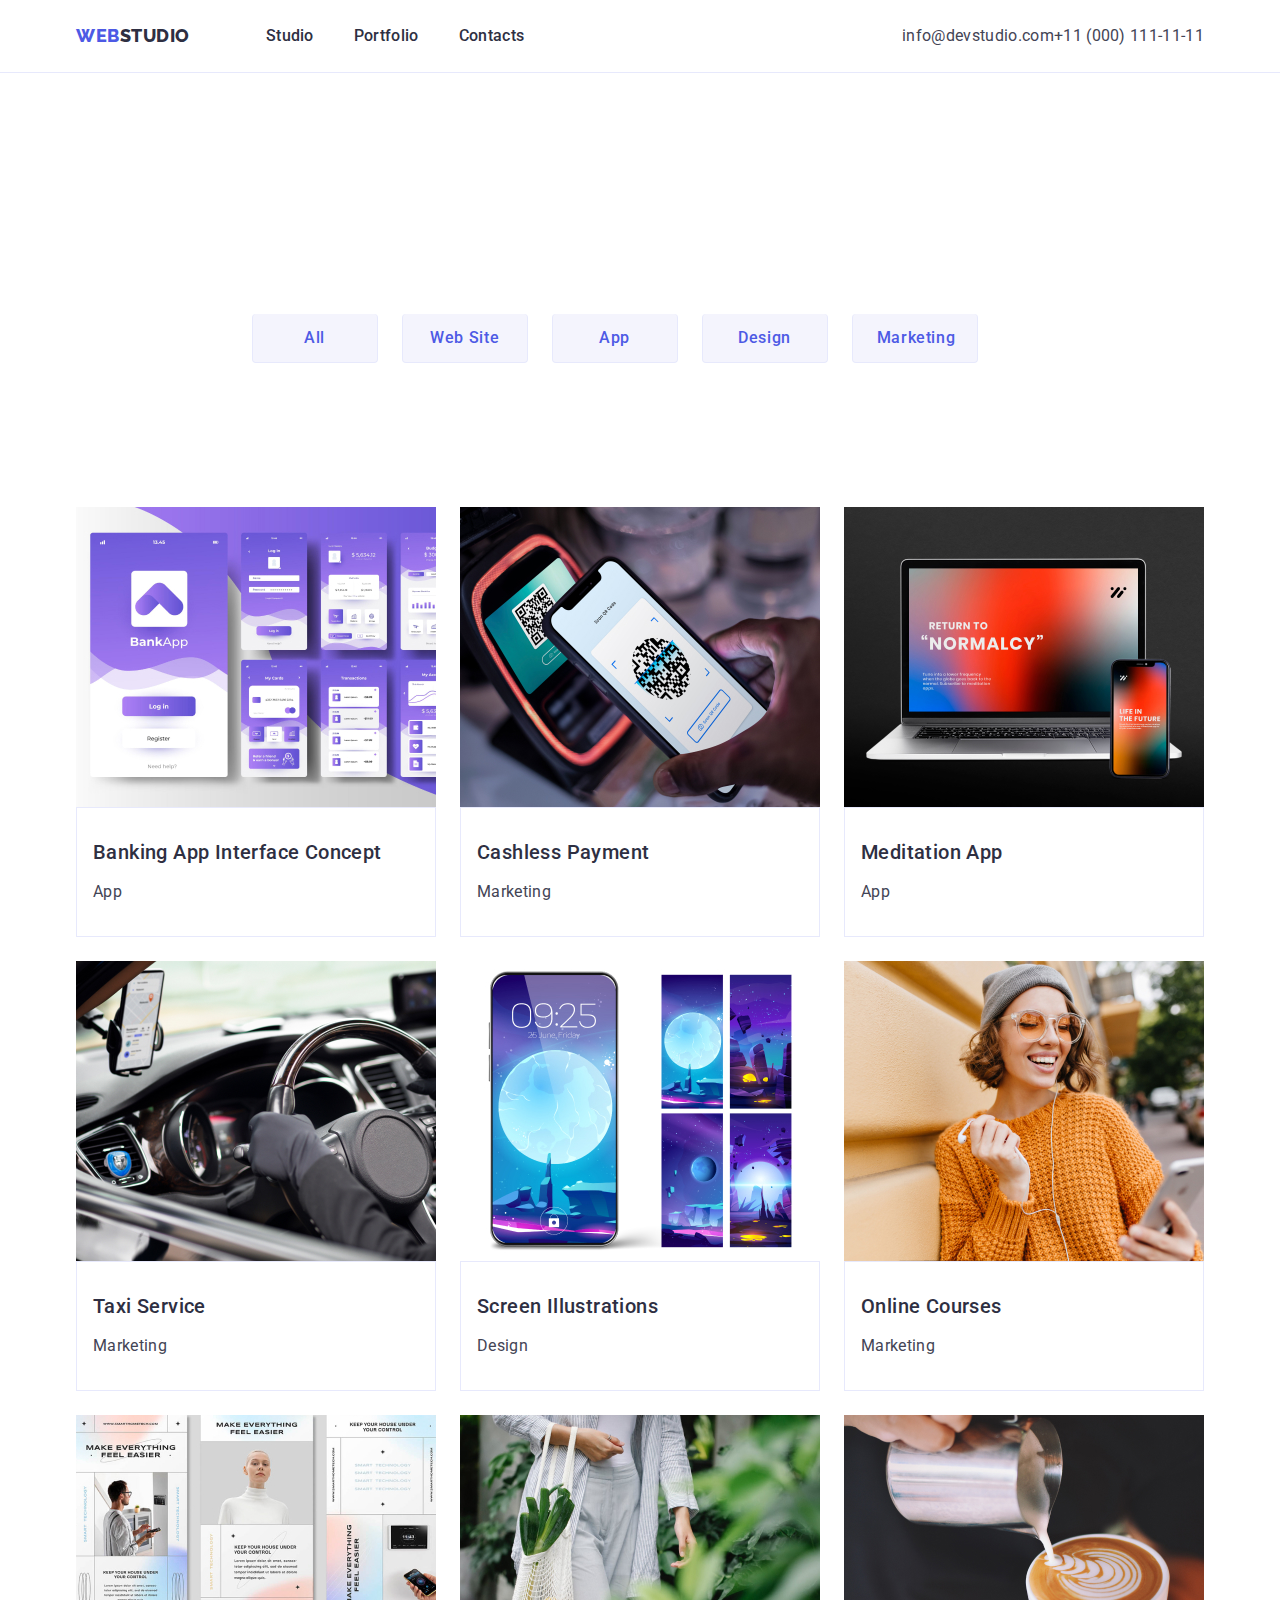
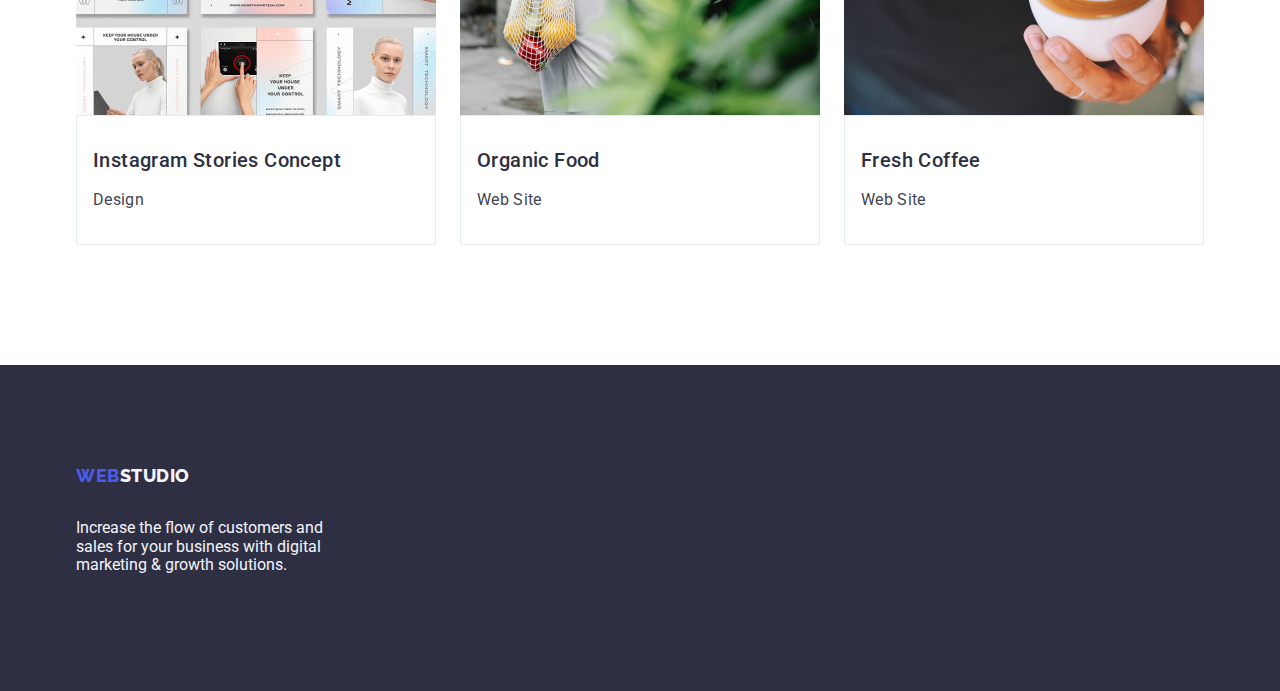
==== commit d3c9a327: "add" ====
--- a/portfolio.html
+++ b/portfolio.html
@@ -13,37 +13,35 @@
 </head>
 <body>
     <!-- Неader section -->
-        <div class="border">
-            <header>
-                <div class="header-container container">
-                    <!-- Logo -->
-                    <a class="logo link" href="./index.html">Web<span class="logo-item">Studio</span></a>
-                    <!-- Nav -->
-                    <nav class="header-container-nav">
-                        <ul class="nav-list link list">
-                            <li class="header-nav-list">
-                                <a class="header-nav-link link" href="./index.html">Studio</a>
-                            </li>
-                            <li class="header-nav-list">
-                                <a class="header-nav-link link" href="./portfolio.html">Portfolio</a>
-                            </li>
-                            <li class="header-nav-list">
-                                <a class="header-nav-link link" href="">Contacts</a>
-                            </li>
-                        </ul>
-                    </nav>
-                    <address class="contacts">
-                        <ul class="header-contacts link list">
-                             <li><a class="header-link link" href="mailto:info@devstudio.com">info@devstudio.com</a></li>
-                            <li><a class="header-link list link" href="tel:+110001111111">+11 (000) 111-11-11</a></li>
-                        </ul>
-                     </address>
-                </div>
-            </header>
+    <header class="border">
+        <div class="header-container container">
+            <!-- Logo -->
+            <a class="logo link" href="./index.html">Web<span class="logo-item">Studio</span></a>
+            <!-- Nav -->
+            <nav class="header-container-nav">
+                <ul class="nav-list link list">
+                    <li class="header-nav-list">
+                        <a class="header-nav-link link" href="./index.html">Studio</a>
+                    </li>
+                    <li class="header-nav-list">
+                        <a class="header-nav-link link" href="./portfolio.html">Portfolio</a>
+                    </li>
+                    <li class="header-nav-list">
+                        <a class="header-nav-link link" href="">Contacts</a>
+                    </li>
+                </ul>
+            </nav>
+            <address class="contacts">
+                <ul class="header-contacts link list">
+                     <li><a class="header-link link" href="mailto:info@devstudio.com">info@devstudio.com</a></li>
+                    <li><a class="header-link list link" href="tel:+110001111111">+11 (000) 111-11-11</a></li>
+                </ul>
+             </address>
         </div>
+    </header>
     <!-- Main section -->
     <main>
-    <section>
+    <section class="main-section">
         <div class="container">
             <h1  class="main-subject">Main section</h1>
             <ul class="main-item card-set list">
--- a/css/styles.css
+++ b/css/styles.css
@@ -106,12 +106,12 @@
 }
 
 
+
 /* Nav */
 .contacts{
 font-style: normal;
 }   
 .header-contacts{
-margin-left: 40px;
 display: flex;
 align-items: center;
 }
@@ -121,6 +121,8 @@
 }
 .header-container-nav{
 margin-right: auto;
+display: flex;
+text-align: center;
 }
 .nav-list{
 display: flex;
@@ -134,6 +136,7 @@
 color: var(--navy-blue);
 padding-top: 24px;
 padding-bottom: 24px;
+gap: 40px;
 }
 .header-nav-list{
 margin-right: 40px;
@@ -142,11 +145,11 @@
 }
 .header-nav-list:last-child{
 margin-right: 0px;
-}
-.header-link{
-margin-right: 40px; 
+} 
+.header-link{ 
 padding-top: 24px;
 padding-bottom: 24px;
+gap: 40px;
 }
 .header-nav-link:hover,
 .header-nav-link:focus {
@@ -169,7 +172,7 @@
 }
 
 
-/* Hero section*/
+/* Hero=section*/
 
 
 /* Main-container */
@@ -182,6 +185,8 @@
 }
 .hero-section {
 background-color: var(--navy-blue-modal);
+padding-top: 188px;
+padding-bottom: 188px;
 }
 .hero-caption {
 background-color: var(--grey);
@@ -194,12 +199,15 @@
 margin-bottom: 64px;
 }
 .hero-title {
+min-width: 496px;
 white-space: pre;
 }
 
 
 /* Booton */
 .button {
+display: block;
+border: none;
 min-width: 105px;
 min-height: 24px;
 font-family: "Roboto", sans-serif;
@@ -216,6 +224,9 @@
 padding-bottom: 16px;
 padding-left: 32px;
 padding-right: 32px;
+min-width: 169px;
+height: 56px;
+margin: auto;
 }
 .button:hover,
 .button:focus {
@@ -225,6 +236,10 @@
 
 
 /* About section */
+.page-section{
+padding-top: 120px;
+padding-bottom: 120px;
+}
 .page-item{
 display: flex;
 }
@@ -264,7 +279,7 @@
 letter-spacing: 0.02em;
 text-transform: capitalize;
 color: var(--navy-blue); 
-margin-bottom: 82px; 
+margin-bottom: 72px; 
 } 
 .content-section {
 background-color:var(--white);
@@ -272,8 +287,16 @@
 
 
 /* Team section */
+
 .team-wrapper{
-	padding: 32px 44px;
+padding: 32px 44px;border-top-left-radius: 0px;
+border-top-right-radius: 0px;
+border-bottom-right-radius: 4px;
+border-bottom-left-radius: 4px;
+margin-top: 32px;
+margin-bottom: 32px;
+margin-left: 16px;
+margin-right: 16px;
 }
 .features-items{
 	background-color: var(--white);
@@ -305,6 +328,7 @@
 text-align: center;
 letter-spacing: 0.02em;
 color: var(--navy-blue);
+margin-bottom: 8px;
 }
 .features-section-text {
 font-size: 16px;
@@ -329,6 +353,7 @@
 color: var(--iris);
 }
 .footer-logo {
+display: inline-block;
 font-family: 'Raleway',sans-serif;
 font-weight: 800;
 font-size: 18px;
@@ -337,24 +362,40 @@
 letter-spacing: 0.03em;
 text-transform: uppercase;
 color: var(--cloud);
+margin-bottom: 16px;
 }
 .footer-text {
 margin-top: 17.5px;
 color: #f4f4fd;
+min-width: 264px;
+min-height: 72px;
 }
 .container-footer{
 padding-top: 100px;
 padding-bottom: 100px;
-padding-right: 860px ;
-}
+padding-right: 860px ;}
 
 
 
 
 /* Portfolio */
+
+
+
+.main-section{
+	padding-top: 96px;
+	padding-bottom: 120px;
+}
 .body-items{
 	--items: 3;
-}
+	gap: 40px;
+	/* margin-bottom: 24px */
+}
+
+/* .body-items:nth-child(n+7)
+{
+	margin-bottom: 0px;
+} */
 .main-title {
 font-weight: 500;
 font-size: 20px;
@@ -382,11 +423,13 @@
 border-radius: 4px;
 margin-top: 108px;
 margin-bottom: 72px;
+border-top: none;
 }
 .main-button:hover,
 .main-button:focus {
 background-color: var(--ocean);
 color: var(--white);
+border: 1px solid transparent ;
 }
 .main-button:active {
 background-color: var(--ocean);
@@ -403,14 +446,15 @@
 visibility: hidden;
 }
 .main-team-wrapper {
-padding-right: 95px ;
 padding-left: 16px;
+padding-right: 16px;
 padding-top: 32px;
 padding-bottom: 32px;
 border: 1px solid var(--cornflower);
 }
 .main-title {
 padding-bottom: 8px;
+margin-bottom: 8px;
 }
 .main-item {
 justify-content: center;
@@ -418,4 +462,5 @@
 --items: 5;
 min-width: 116px;
 margin-right: 48px;
+margin-bottom: 72px
 }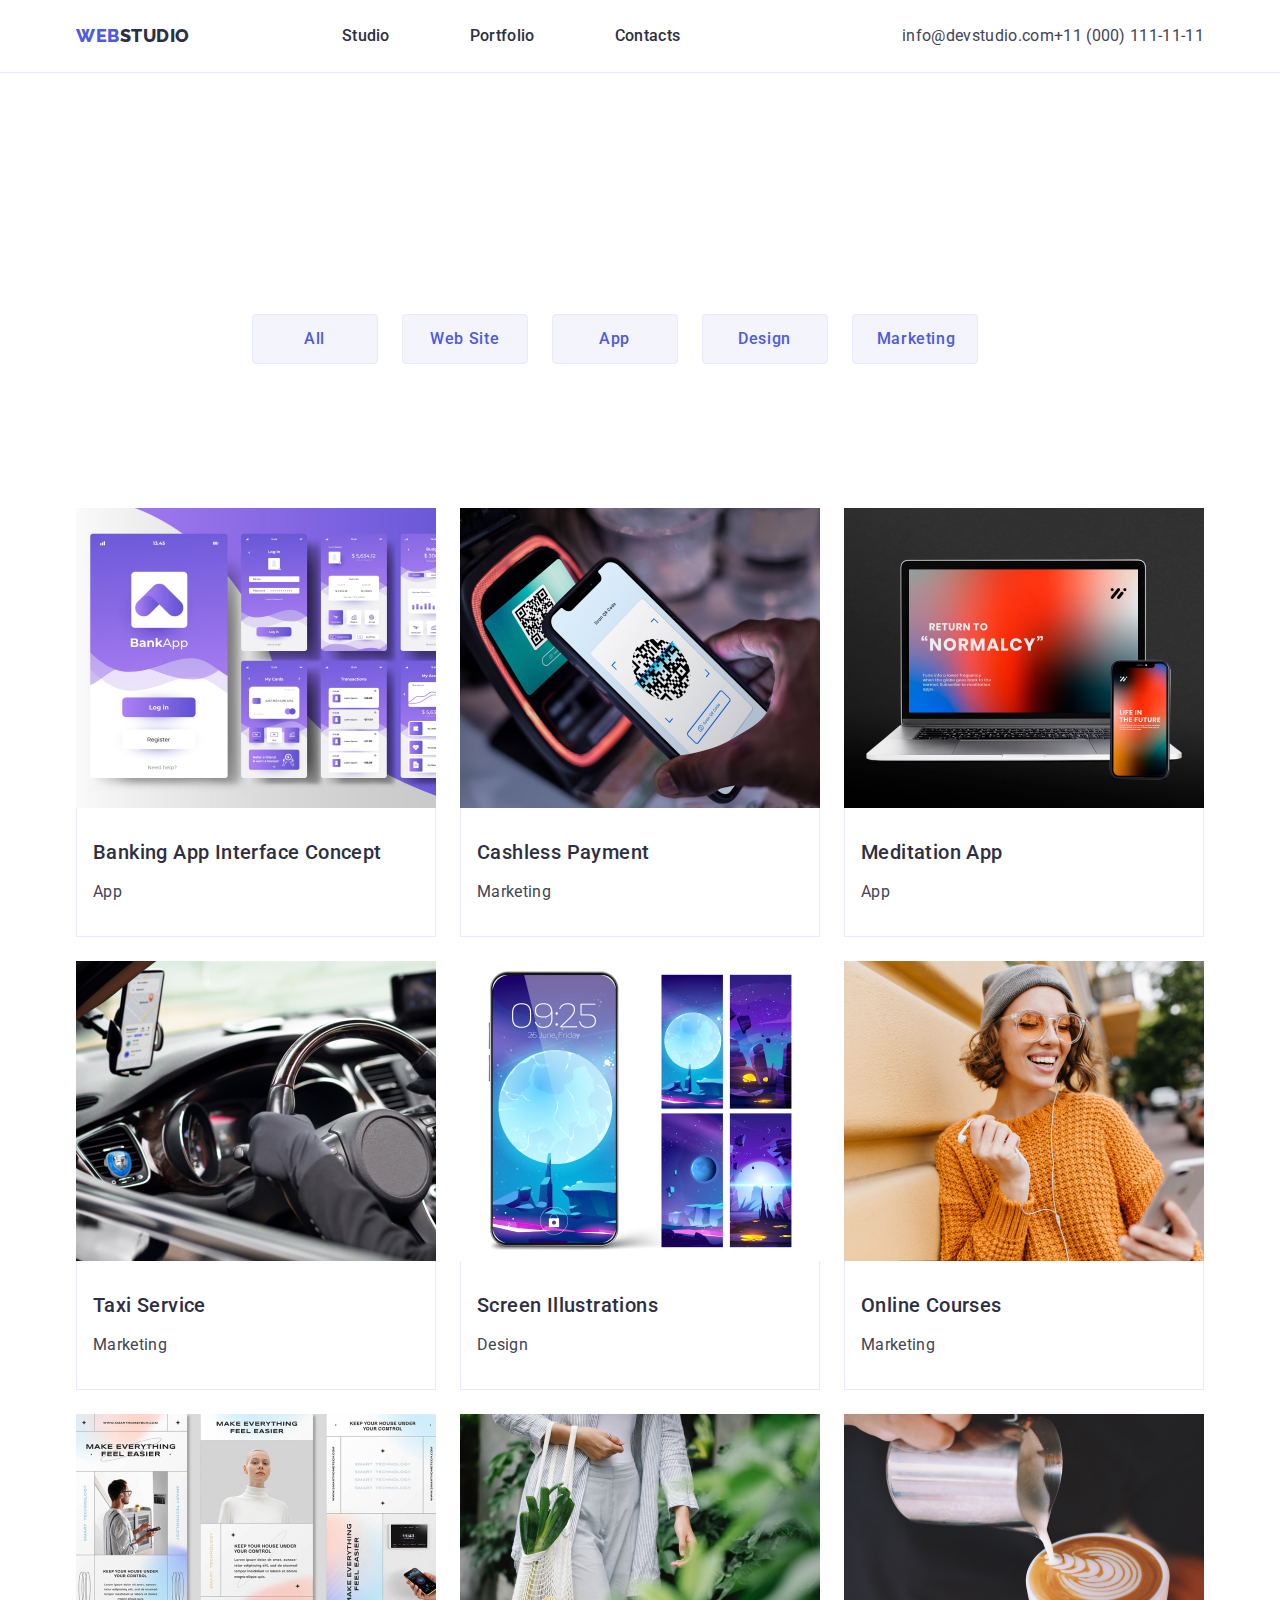
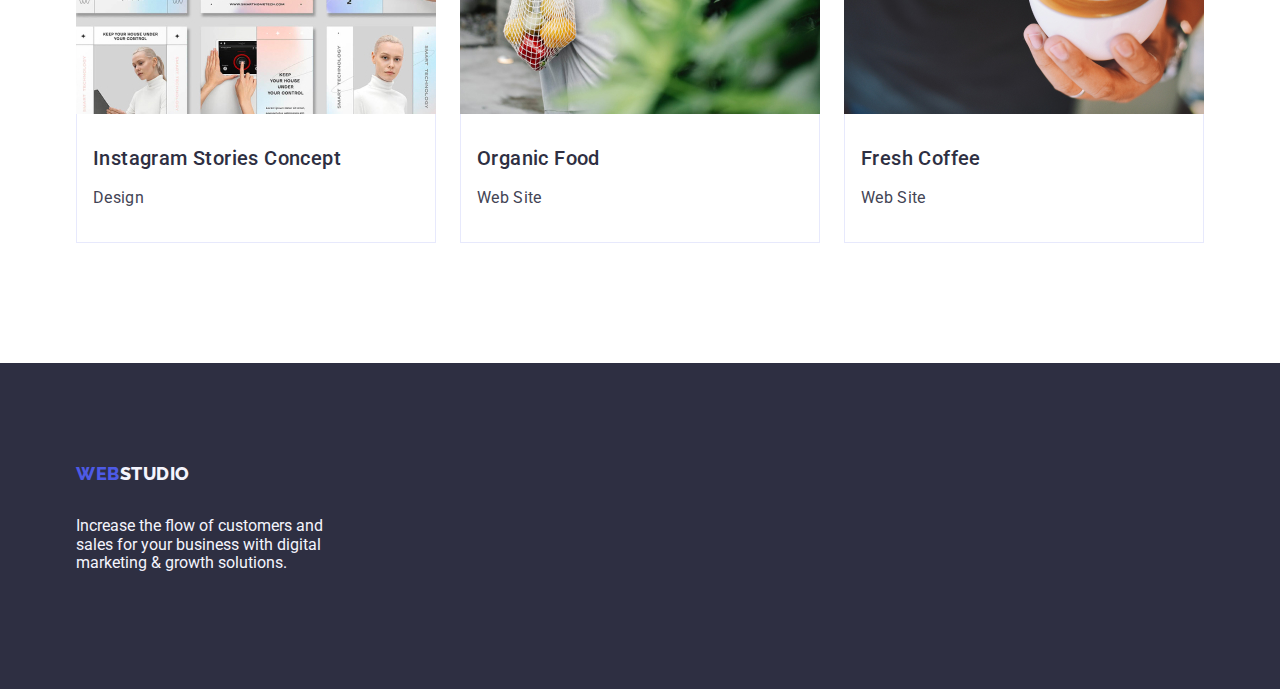
==== commit 1b603984: "add" ====
--- a/portfolio.html
+++ b/portfolio.html
@@ -15,21 +15,20 @@
     <!-- Неader section -->
     <header class="border">
         <div class="header-container container">
+            <!-- Nav -->
+            <nav class="header-nav">
             <!-- Logo -->
             <a class="logo link" href="./index.html">Web<span class="logo-item">Studio</span></a>
-            <!-- Nav -->
-            <nav class="header-container-nav">
-                <ul class="nav-list link list">
-                    <li class="header-nav-list">
-                        <a class="header-nav-link link" href="./index.html">Studio</a>
-                    </li>
-                    <li class="header-nav-list">
-                        <a class="header-nav-link link" href="./portfolio.html">Portfolio</a>
-                    </li>
-                    <li class="header-nav-list">
-                        <a class="header-nav-link link" href="">Contacts</a>
-                    </li>
-                </ul>
+            <ul class="nav-list link list">
+                <li class="header-nav-list">
+                    <a class="header-nav-link link" href="./index.html">Studio</a>
+                </li>
+                <li class="header-nav-list">
+                    <a class="header-nav-link link" href="./portfolio.html">Portfolio</a>
+                </li>
+                <li class="header-nav-list">
+                    <a class="header-nav-link link" href="">Contacts</a>
+                </li>
             </nav>
             <address class="contacts">
                 <ul class="header-contacts link list">
--- a/css/styles.css
+++ b/css/styles.css
@@ -70,6 +70,7 @@
 	margin-right: auto;
 	padding-left: 15px;
 	padding-right: 15px;
+
 }
 
 
@@ -92,6 +93,7 @@
 text-transform: uppercase;
 color: var(--iris);
 font-style: normal;
+margin-right: 76px;
 }
 
 .logo-item {
@@ -112,6 +114,7 @@
 font-style: normal;
 }   
 .header-contacts{
+/* display: inline-block; */
 display: flex;
 align-items: center;
 }
@@ -119,16 +122,20 @@
 display: flex;
 align-items: center;
 }
-.header-container-nav{
+.header-nav{
 margin-right: auto;
+align-items: center;
 display: flex;
 text-align: center;
 }
 .nav-list{
-display: flex;
-align-items: center;
+/* display: inline-block; */
+display: flex;
+/* align-items: center; */
+gap: 40px;
 }
 .header-nav-link {
+/* display: inline-block; */
 font-weight: 500;
 font-size: 16px;
 line-height: 1.5;
@@ -147,6 +154,7 @@
 margin-right: 0px;
 } 
 .header-link{ 
+	/* display: inline-block; */
 padding-top: 24px;
 padding-bottom: 24px;
 gap: 40px;
@@ -197,6 +205,7 @@
 letter-spacing: 0.02em;
 color: var(--white);
 margin-bottom: 64px;
+min-width: 496px;
 }
 .hero-title {
 min-width: 496px;
@@ -289,14 +298,15 @@
 /* Team section */
 
 .team-wrapper{
-padding: 32px 44px;border-top-left-radius: 0px;
+padding: 32px 44px;
+border-top-left-radius: 0px;
 border-top-right-radius: 0px;
 border-bottom-right-radius: 4px;
 border-bottom-left-radius: 4px;
-margin-top: 32px;
-margin-bottom: 32px;
-margin-left: 16px;
-margin-right: 16px;
+padding-top: 32px;
+padding-bottom: 32px;
+padding-left: 16px;
+padding-right: 16px;
 }
 .features-items{
 	background-color: var(--white);
@@ -341,8 +351,11 @@
 /* Footer */
 .footer-section {
 background-color: var(--navy-blue-modal);
-}
-.footer-logo {
+padding-top: 100px;
+padding-bottom: 100px;
+}
+.logo-link {
+display: inline-block;
 font-family: 'Raleway',sans-serif;
 font-weight: 800;
 font-size: 18px;
@@ -351,6 +364,7 @@
 letter-spacing: 0.03em;
 text-transform: uppercase;
 color: var(--iris);
+margin-bottom: 16px;
 }
 .footer-logo {
 display: inline-block;
@@ -371,9 +385,7 @@
 min-height: 72px;
 }
 .container-footer{
-padding-top: 100px;
-padding-bottom: 100px;
-padding-right: 860px ;}
+padding-right: 860px;}
 
 
 
@@ -388,7 +400,7 @@
 }
 .body-items{
 	--items: 3;
-	gap: 40px;
+	gap: 48px;
 	/* margin-bottom: 24px */
 }
 
@@ -419,11 +431,12 @@
 padding-top: 12px;
 min-width: 126px;
 min-height: 48px;
-border: 1px solid var(--cornflower);
 border-radius: 4px;
 margin-top: 108px;
 margin-bottom: 72px;
-border-top: none;
+}
+.main-button{
+border: 1px solid var(--cornflower);
 }
 .main-button:hover,
 .main-button:focus {
@@ -451,6 +464,7 @@
 padding-top: 32px;
 padding-bottom: 32px;
 border: 1px solid var(--cornflower);
+border-top:none ;
 }
 .main-title {
 padding-bottom: 8px;
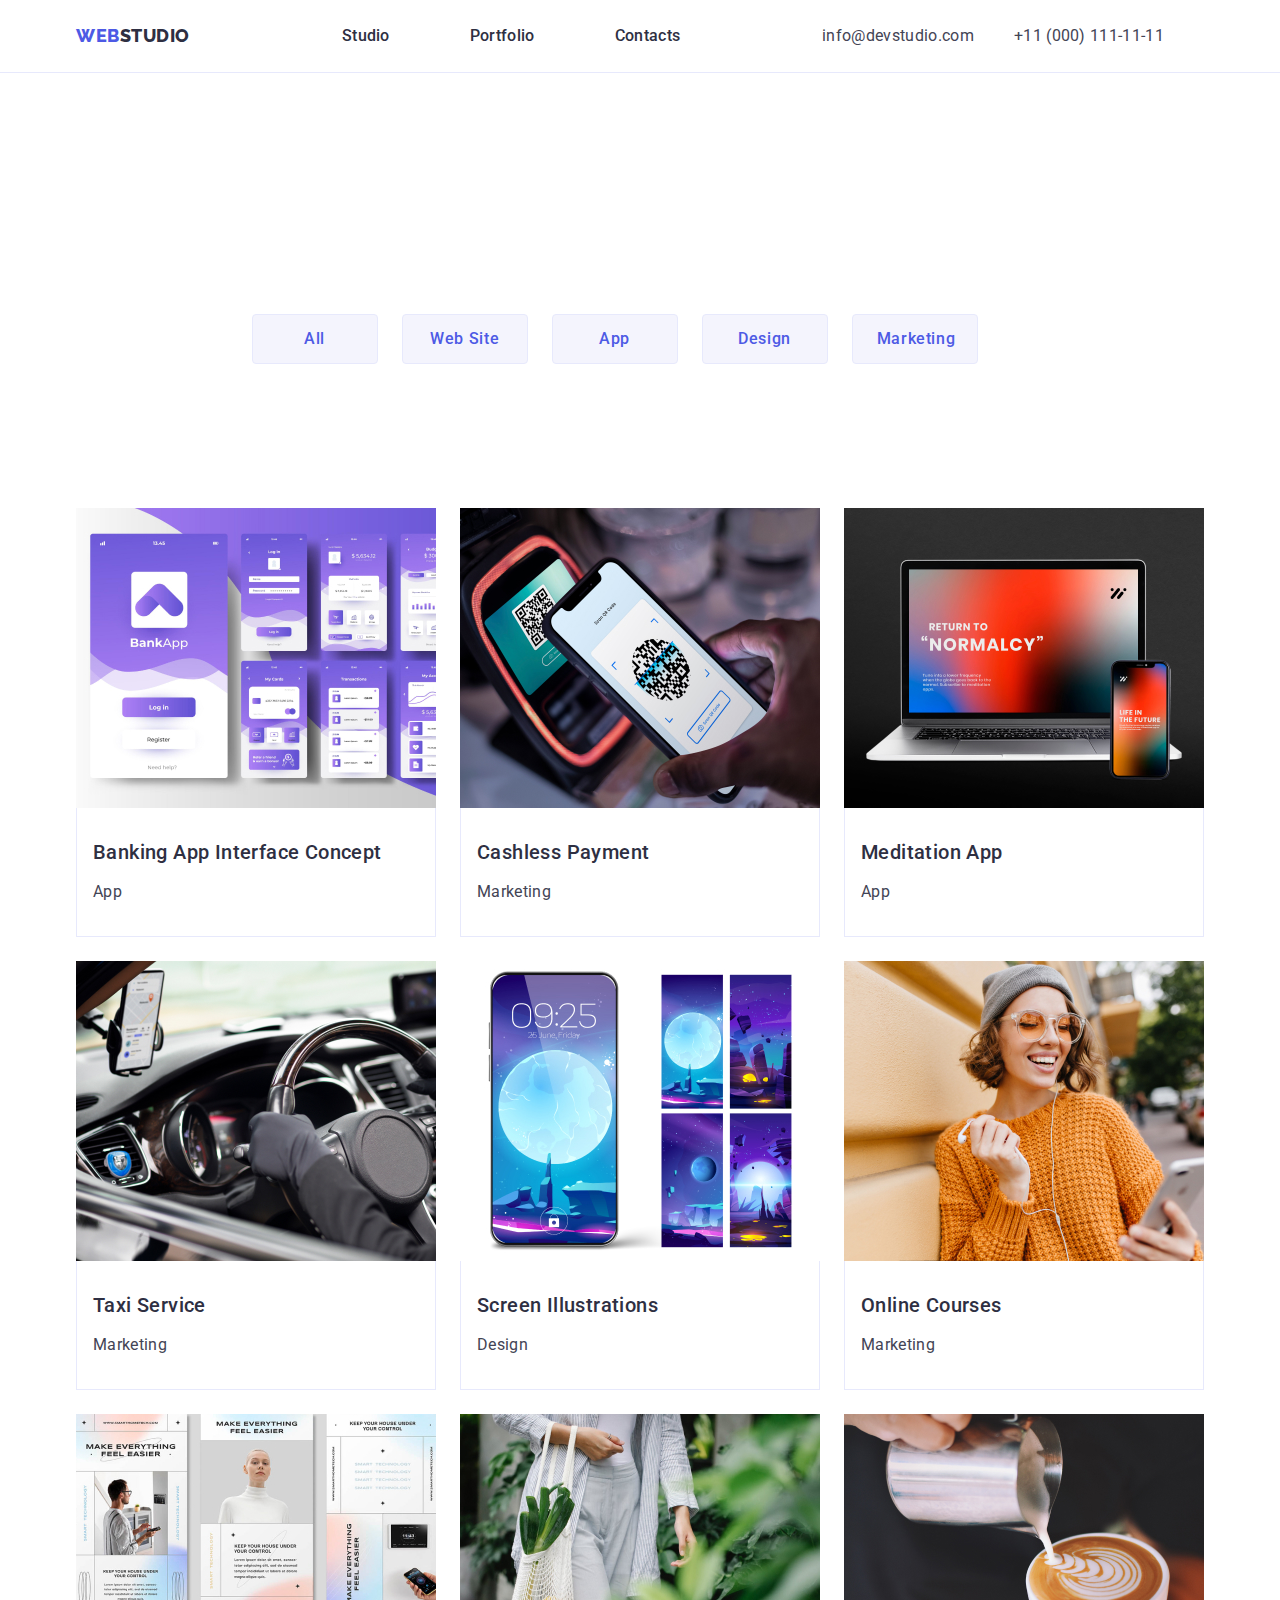
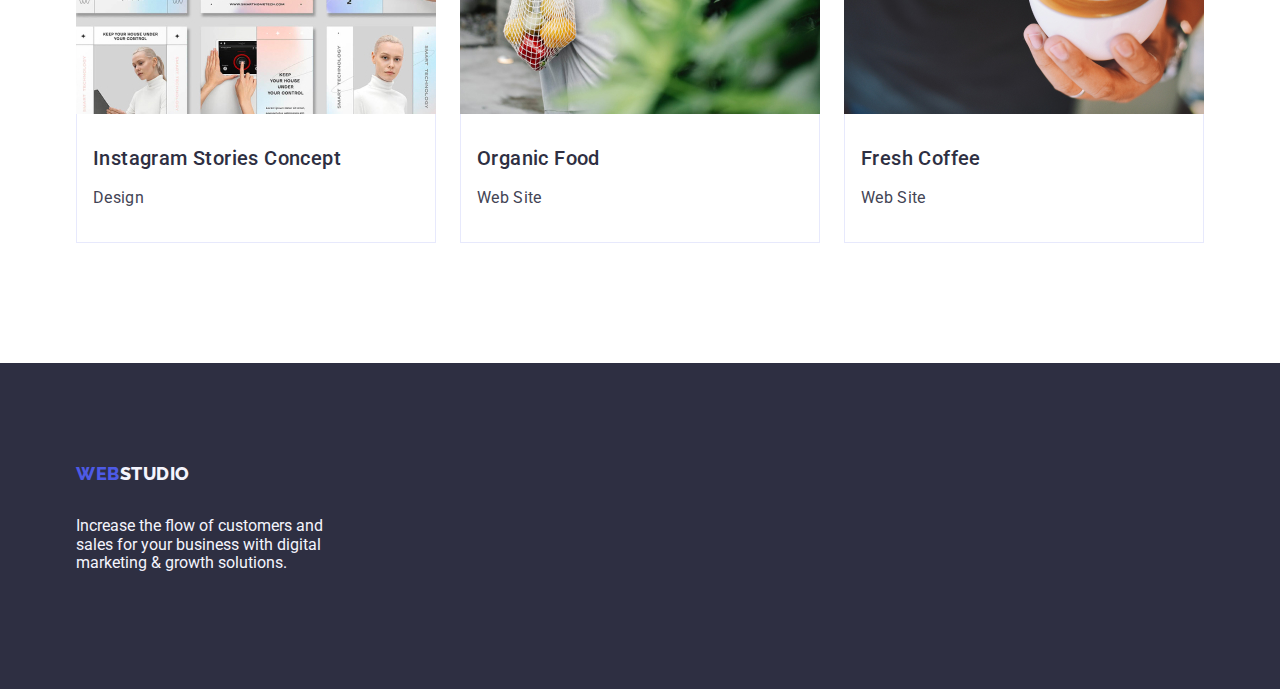
==== commit 3e71400d: "add" ====
--- a/portfolio.html
+++ b/portfolio.html
@@ -29,6 +29,7 @@
                 <li class="header-nav-list">
                     <a class="header-nav-link link" href="">Contacts</a>
                 </li>
+            </ul>
             </nav>
             <address class="contacts">
                 <ul class="header-contacts link list">
--- a/css/styles.css
+++ b/css/styles.css
@@ -94,6 +94,7 @@
 color: var(--iris);
 font-style: normal;
 margin-right: 76px;
+max-width: 496px;
 }
 
 .logo-item {
@@ -105,6 +106,7 @@
 text-transform: uppercase;
 color: var(--navy-blue);
 margin-right: 76px;
+min-width: 496px;
 }
 
 
@@ -154,11 +156,10 @@
 margin-right: 0px;
 } 
 .header-link{ 
-	/* display: inline-block; */
 padding-top: 24px;
 padding-bottom: 24px;
-gap: 40px;
-}
+margin-right: 40px;}
+
 .header-nav-link:hover,
 .header-nav-link:focus {
 color: var(--ocean);
@@ -355,7 +356,6 @@
 padding-bottom: 100px;
 }
 .logo-link {
-display: inline-block;
 font-family: 'Raleway',sans-serif;
 font-weight: 800;
 font-size: 18px;
@@ -364,10 +364,13 @@
 letter-spacing: 0.03em;
 text-transform: uppercase;
 color: var(--iris);
+}
+
+.logo-link{
+display: inline-block;
 margin-bottom: 16px;
 }
 .footer-logo {
-display: inline-block;
 font-family: 'Raleway',sans-serif;
 font-weight: 800;
 font-size: 18px;
@@ -375,7 +378,10 @@
 align-items: center;
 letter-spacing: 0.03em;
 text-transform: uppercase;
-color: var(--cloud);
+color: var(--cloud);}
+
+.footer-logo{
+display: inline-block;
 margin-bottom: 16px;
 }
 .footer-text {
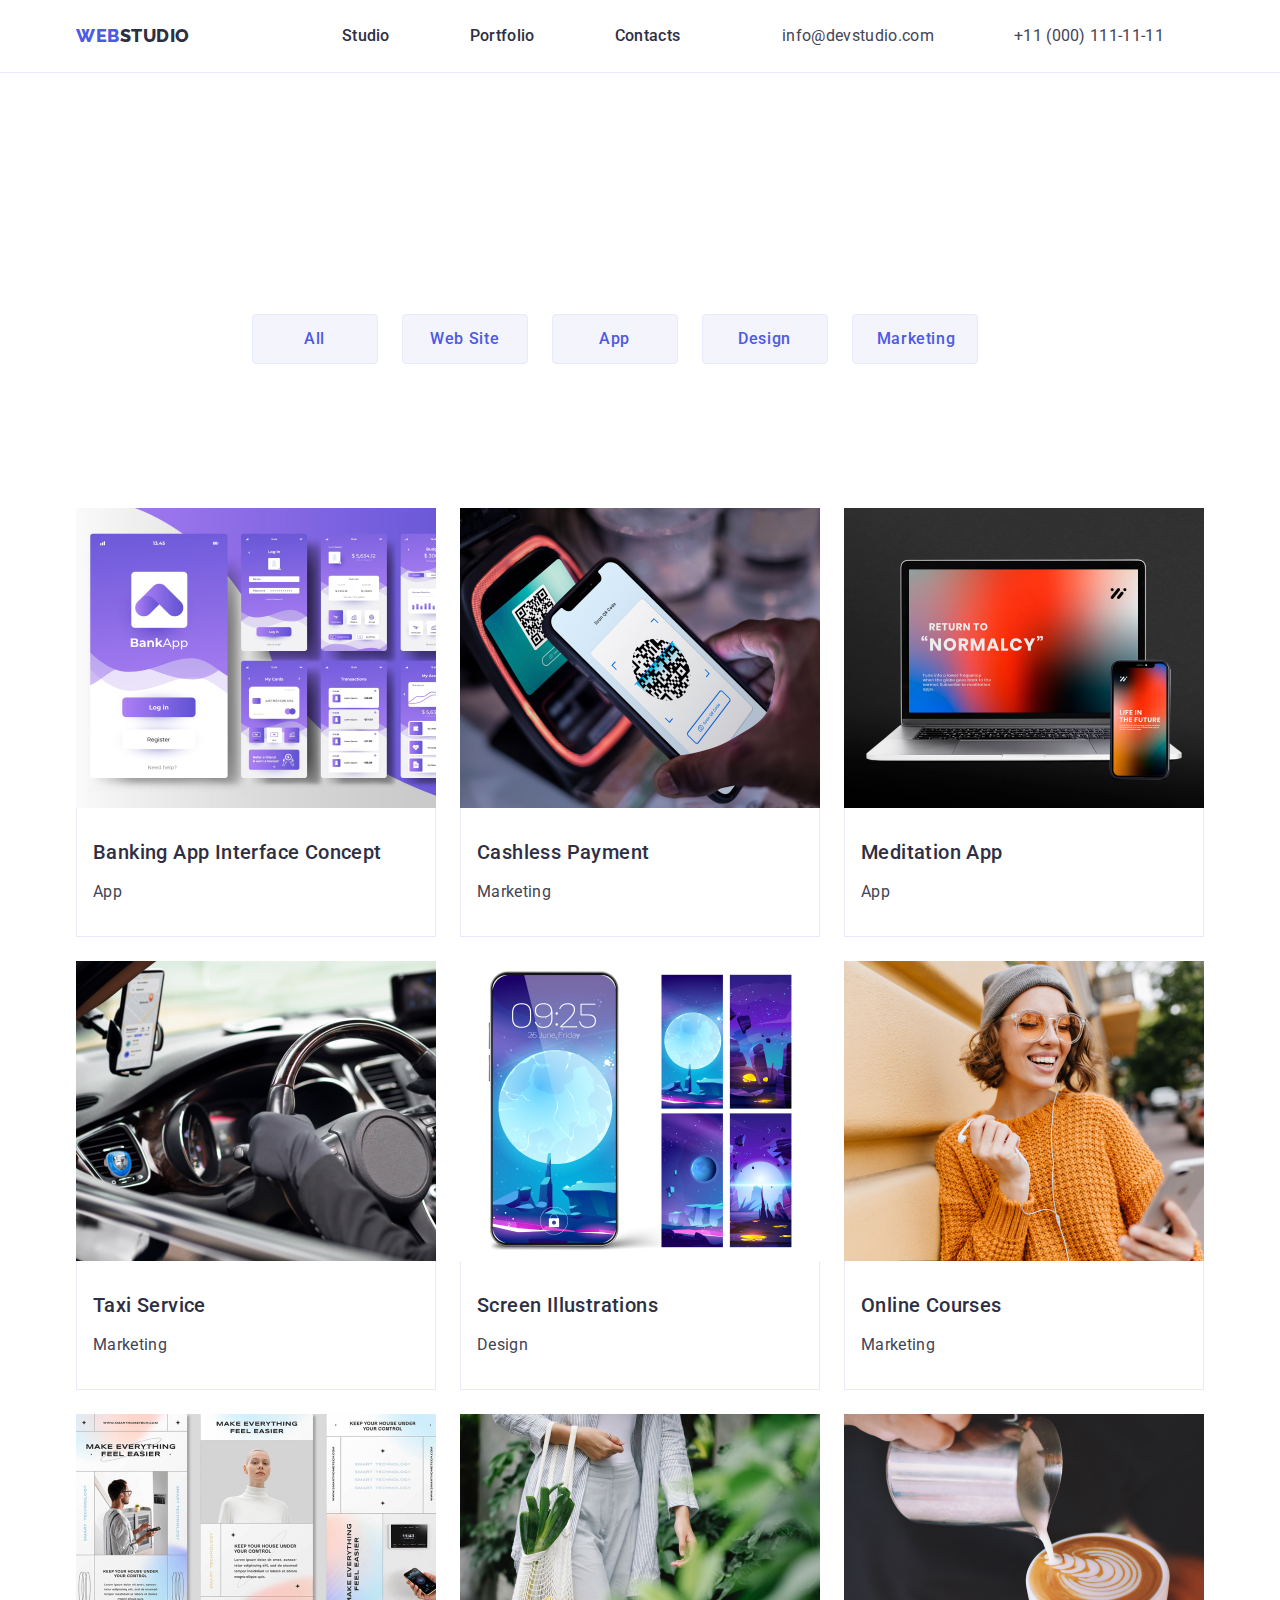
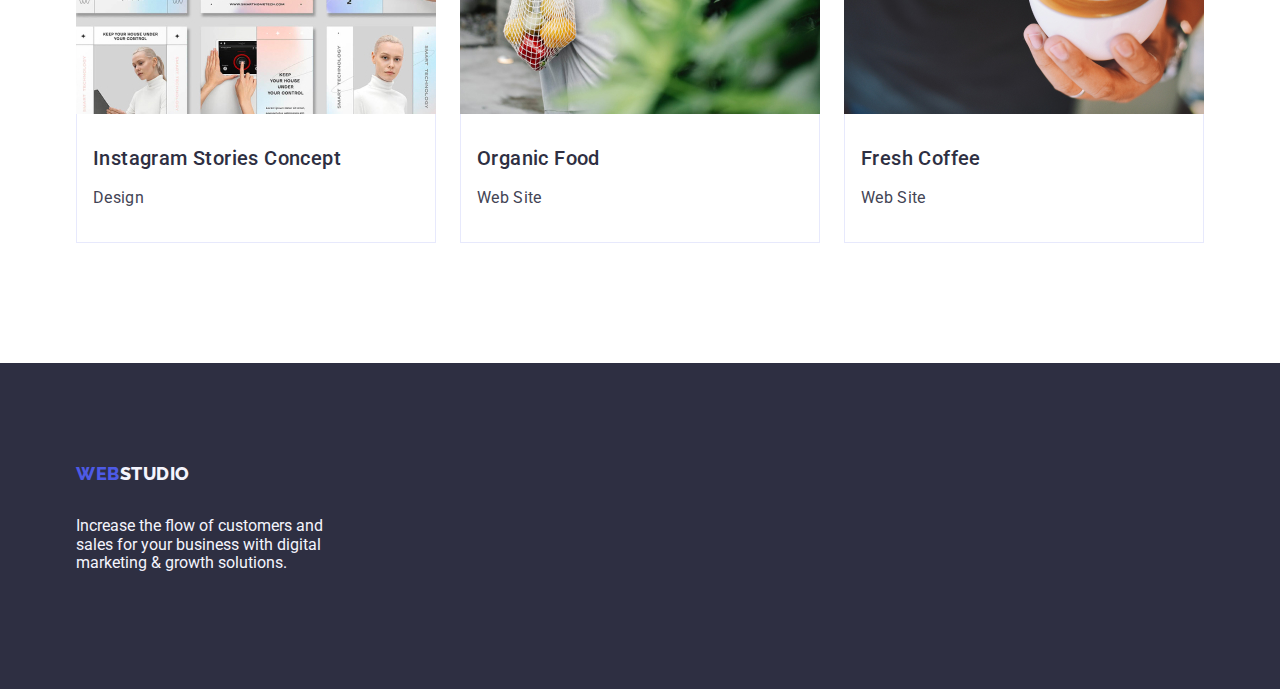
==== commit e4311f4f: "Update portfolio.html" ====
--- a/portfolio.html
+++ b/portfolio.html
@@ -51,7 +51,7 @@
                 <li><button class="main-button card-set-item" type="button">Design</button></li>
                 <li><button class="main-button card-set-item" type="button">Marketing</button></li>
             </ul>
-            <ul class="card-set link list">
+            <ul class="main-item-wrapper card-set link list">
                 <li class="body-items card-set-item">
                     <a class="main-link link" href=""><img src="./images/img11.jpg" alt="Banking App Interface Concept" width="360" height="300">
                         <div class="main-team-wrapper">
--- a/css/styles.css
+++ b/css/styles.css
@@ -106,7 +106,7 @@
 text-transform: uppercase;
 color: var(--navy-blue);
 margin-right: 76px;
-min-width: 496px;
+max-width: 496px;
 }
 
 
@@ -116,7 +116,7 @@
 font-style: normal;
 }   
 .header-contacts{
-/* display: inline-block; */
+gap: 40px;
 display: flex;
 align-items: center;
 }
@@ -131,13 +131,10 @@
 text-align: center;
 }
 .nav-list{
-/* display: inline-block; */
-display: flex;
-/* align-items: center; */
+display: flex;
 gap: 40px;
 }
 .header-nav-link {
-/* display: inline-block; */
 font-weight: 500;
 font-size: 16px;
 line-height: 1.5;
@@ -181,16 +178,12 @@
 }
 
 
-/* Hero=section*/
+/* Hero-section*/
 
 
 /* Main-container */
 .main-container{
-	padding-top: 188px;
-	padding-bottom: 188px;
-	padding-left: 331px;
-	padding-right: 331px;
-	text-align: center;
+text-align: center;
 }
 .hero-section {
 background-color: var(--navy-blue-modal);
@@ -206,7 +199,8 @@
 letter-spacing: 0.02em;
 color: var(--white);
 margin-bottom: 64px;
-min-width: 496px;
+width: 496px;
+margin: auto;
 }
 .hero-title {
 min-width: 496px;
@@ -293,6 +287,7 @@
 } 
 .content-section {
 background-color:var(--white);
+padding-top: 0px;
 }
 
 
@@ -356,6 +351,8 @@
 padding-bottom: 100px;
 }
 .logo-link {
+display: inline-block;
+margin-bottom: 16px;
 font-family: 'Raleway',sans-serif;
 font-weight: 800;
 font-size: 18px;
@@ -366,11 +363,9 @@
 color: var(--iris);
 }
 
-.logo-link{
+.footer-logo {
 display: inline-block;
 margin-bottom: 16px;
-}
-.footer-logo {
 font-family: 'Raleway',sans-serif;
 font-weight: 800;
 font-size: 18px;
@@ -380,10 +375,6 @@
 text-transform: uppercase;
 color: var(--cloud);}
 
-.footer-logo{
-display: inline-block;
-margin-bottom: 16px;
-}
 .footer-text {
 margin-top: 17.5px;
 color: #f4f4fd;
@@ -406,8 +397,7 @@
 }
 .body-items{
 	--items: 3;
-	gap: 48px;
-	/* margin-bottom: 24px */
+	row-gap: 48px;
 }
 
 /* .body-items:nth-child(n+7)
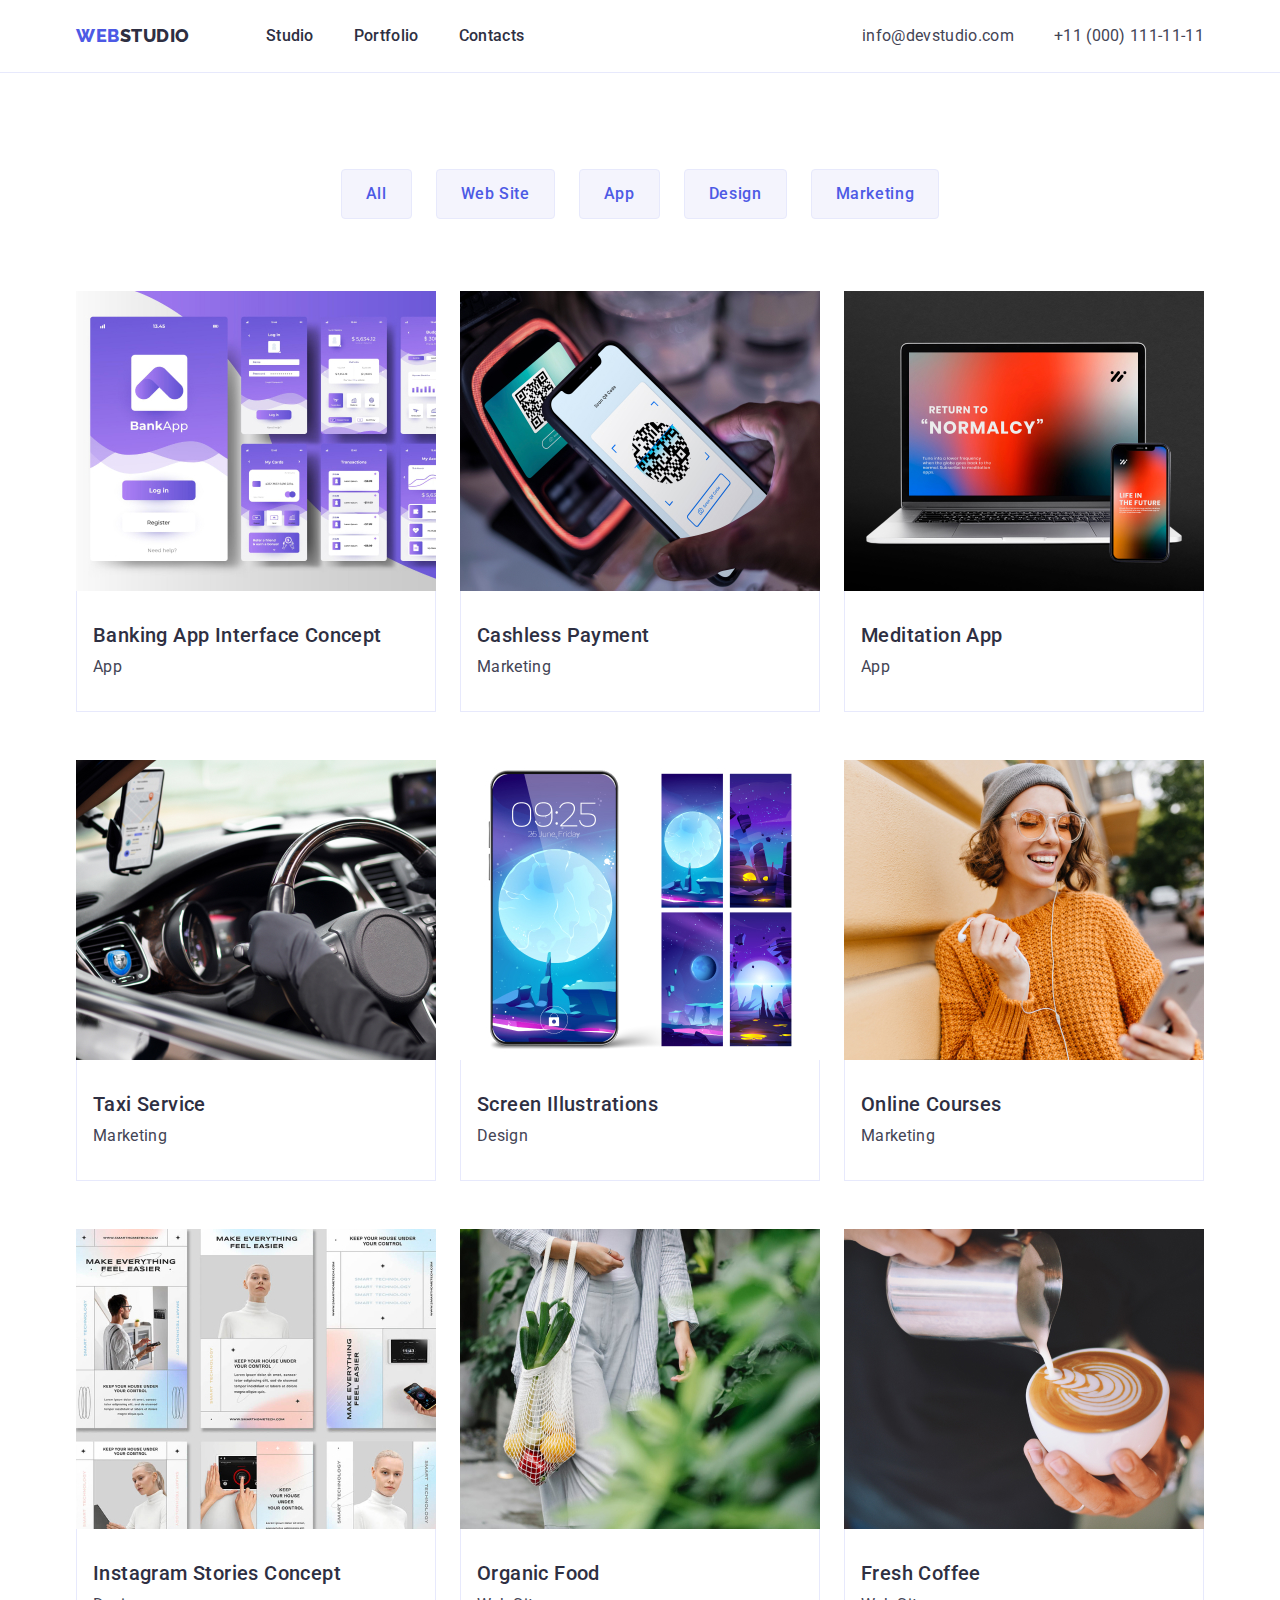
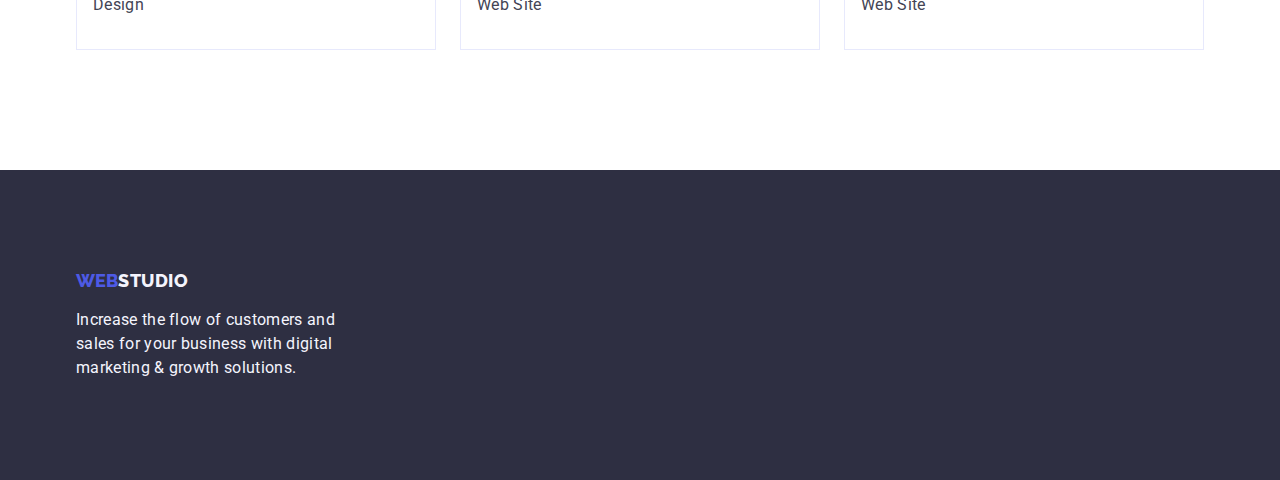
==== commit 25b1b750: "add" ====
--- a/portfolio.html
+++ b/portfolio.html
@@ -43,13 +43,13 @@
     <main>
     <section class="main-section">
         <div class="container">
-            <h1  class="main-subject">Main section</h1>
+            <h1  class="visually-hidden">Main section</h1>
             <ul class="main-item card-set list">
-                <li><button class="main-button card-set-item" type="button">All</button></li>
-                <li><button class="main-button card-set-item" type="button">Web Site</button></li>
-                <li><button class="main-button card-set-item" type="button">App</button></li>
-                <li><button class="main-button card-set-item" type="button">Design</button></li>
-                <li><button class="main-button card-set-item" type="button">Marketing</button></li>
+                <li><button class="main-button" type="button">All</button></li>
+                <li><button class="main-button" type="button">Web Site</button></li>
+                <li><button class="main-button" type="button">App</button></li>
+                <li><button class="main-button" type="button">Design</button></li>
+                <li><button class="main-button" type="button">Marketing</button></li>
             </ul>
             <ul class="main-item-wrapper card-set link list">
                 <li class="body-items card-set-item">
@@ -132,7 +132,7 @@
     <!-- Footer -->
     <footer class="footer-section list">
         <div class="container-footer container">
-            <a class="logo link" href="./index.html">Web<span class="footer-logo">Studio</span></a>
+            <a class="footer-logo-link link" href="./index.html">Web<span class="footer-logo">Studio</span></a>
             <p class="footer-text">Increase the flow of customers and sales for your business with digital marketing &#38; growth solutions.</p>
         </div>
     </footer>
--- a/css/styles.css
+++ b/css/styles.css
@@ -65,11 +65,11 @@
 
 /* Conteiner */
 .container {
-	width: 1158px;
-    margin-left: auto;
-	margin-right: auto;
-	padding-left: 15px;
-	padding-right: 15px;
+width: 1158px;
+margin-left: auto;
+margin-right: auto;
+padding-left: 15px;
+padding-right: 15px;
 
 }
 
@@ -98,15 +98,7 @@
 }
 
 .logo-item {
-font-family: 'Raleway',sans-serif;
-font-weight: 800;
-font-size: 18px;
-line-height: 1.17;
-letter-spacing: 0.03em;
-text-transform: uppercase;
-color: var(--navy-blue);
-margin-right: 76px;
-max-width: 496px;
+color: var(--navy-blue);
 }
 
 
@@ -142,20 +134,13 @@
 color: var(--navy-blue);
 padding-top: 24px;
 padding-bottom: 24px;
-gap: 40px;
-}
-.header-nav-list{
-margin-right: 40px;
+display: block;
+}
+
+.header-link{ 
+display: block;
 padding-top: 24px;
-padding-bottom: 24px;
-}
-.header-nav-list:last-child{
-margin-right: 0px;
-} 
-.header-link{ 
-padding-top: 24px;
-padding-bottom: 24px;
-margin-right: 40px;}
+padding-bottom: 24px;}
 
 .header-nav-link:hover,
 .header-nav-link:focus {
@@ -198,14 +183,11 @@
 text-align: center;
 letter-spacing: 0.02em;
 color: var(--white);
-margin-bottom: 64px;
-width: 496px;
+padding-bottom: 48px;
+max-width: 496px;
 margin: auto;
 }
-.hero-title {
-min-width: 496px;
-white-space: pre;
-}
+
 
 
 /* Booton */
@@ -241,17 +223,17 @@
 
 /* About section */
 .page-section{
+}
+.page-item{
+display: flex;
+padding-bottom: 120px;
 padding-top: 120px;
-padding-bottom: 120px;
-}
-.page-item{
-display: flex;
 }
 .desc-item{
-	margin-right: 24px;
+margin-right: 24px;
 }
 .desc-item:last-child{
-	margin-right: 0;
+margin-right: 0;
 }
 .section-title {
 font-weight: 500;
@@ -261,9 +243,22 @@
 color: var(--navy-blue);
 margin-bottom: 8px;
 }
-.page-title {
+.visually-hidden {
 visibility: hidden;
-}
+position: absolute;
+width: 1px;
+height: 1px;
+margin: -1px;
+border: 0;
+padding: 0;
+		
+white-space: nowrap;
+clip-path: inset(100%);
+clip: rect(0 0 0 0);
+overflow: hidden;
+}
+	  
+
 .section-text {
 font-weight: 400;
 font-size: 16px;
@@ -343,29 +338,25 @@
 text-align: center;
 }
 
-
 /* Footer */
 .footer-section {
 background-color: var(--navy-blue-modal);
 padding-top: 100px;
 padding-bottom: 100px;
 }
-.logo-link {
+
+.footer-logo-link {
 display: inline-block;
 margin-bottom: 16px;
 font-family: 'Raleway',sans-serif;
 font-weight: 800;
 font-size: 18px;
-line-height: 1.17;
 align-items: center;
-letter-spacing: 0.03em;
 text-transform: uppercase;
 color: var(--iris);
 }
 
 .footer-logo {
-display: inline-block;
-margin-bottom: 16px;
 font-family: 'Raleway',sans-serif;
 font-weight: 800;
 font-size: 18px;
@@ -376,34 +367,28 @@
 color: var(--cloud);}
 
 .footer-text {
-margin-top: 17.5px;
 color: #f4f4fd;
-min-width: 264px;
-min-height: 72px;
-}
-.container-footer{
-padding-right: 860px;}
-
+width: 264px;
+line-height: 24px;
+letter-spacing: 0.02em;
+}
 
 
 
 /* Portfolio */
-
+.main-item-wrapper{
+row-gap: 48px;
+}
 
 
 .main-section{
-	padding-top: 96px;
-	padding-bottom: 120px;
+padding-top: 96px;
+padding-bottom: 120px;
 }
 .body-items{
-	--items: 3;
-	row-gap: 48px;
-}
-
-/* .body-items:nth-child(n+7)
-{
-	margin-bottom: 0px;
-} */
+--items: 3;
+}
+
 .main-title {
 font-weight: 500;
 font-size: 20px;
@@ -425,11 +410,7 @@
 padding-right: 24px;
 padding-bottom: 12px;
 padding-top: 12px;
-min-width: 126px;
-min-height: 48px;
 border-radius: 4px;
-margin-top: 108px;
-margin-bottom: 72px;
 }
 .main-button{
 border: 1px solid var(--cornflower);
@@ -463,14 +444,11 @@
 border-top:none ;
 }
 .main-title {
-padding-bottom: 8px;
 margin-bottom: 8px;
 }
 .main-item {
 justify-content: center;
 flex-wrap: nowrap;
---items: 5;
 min-width: 116px;
-margin-right: 48px;
-margin-bottom: 72px
-}+margin-bottom: 72px;
+}
